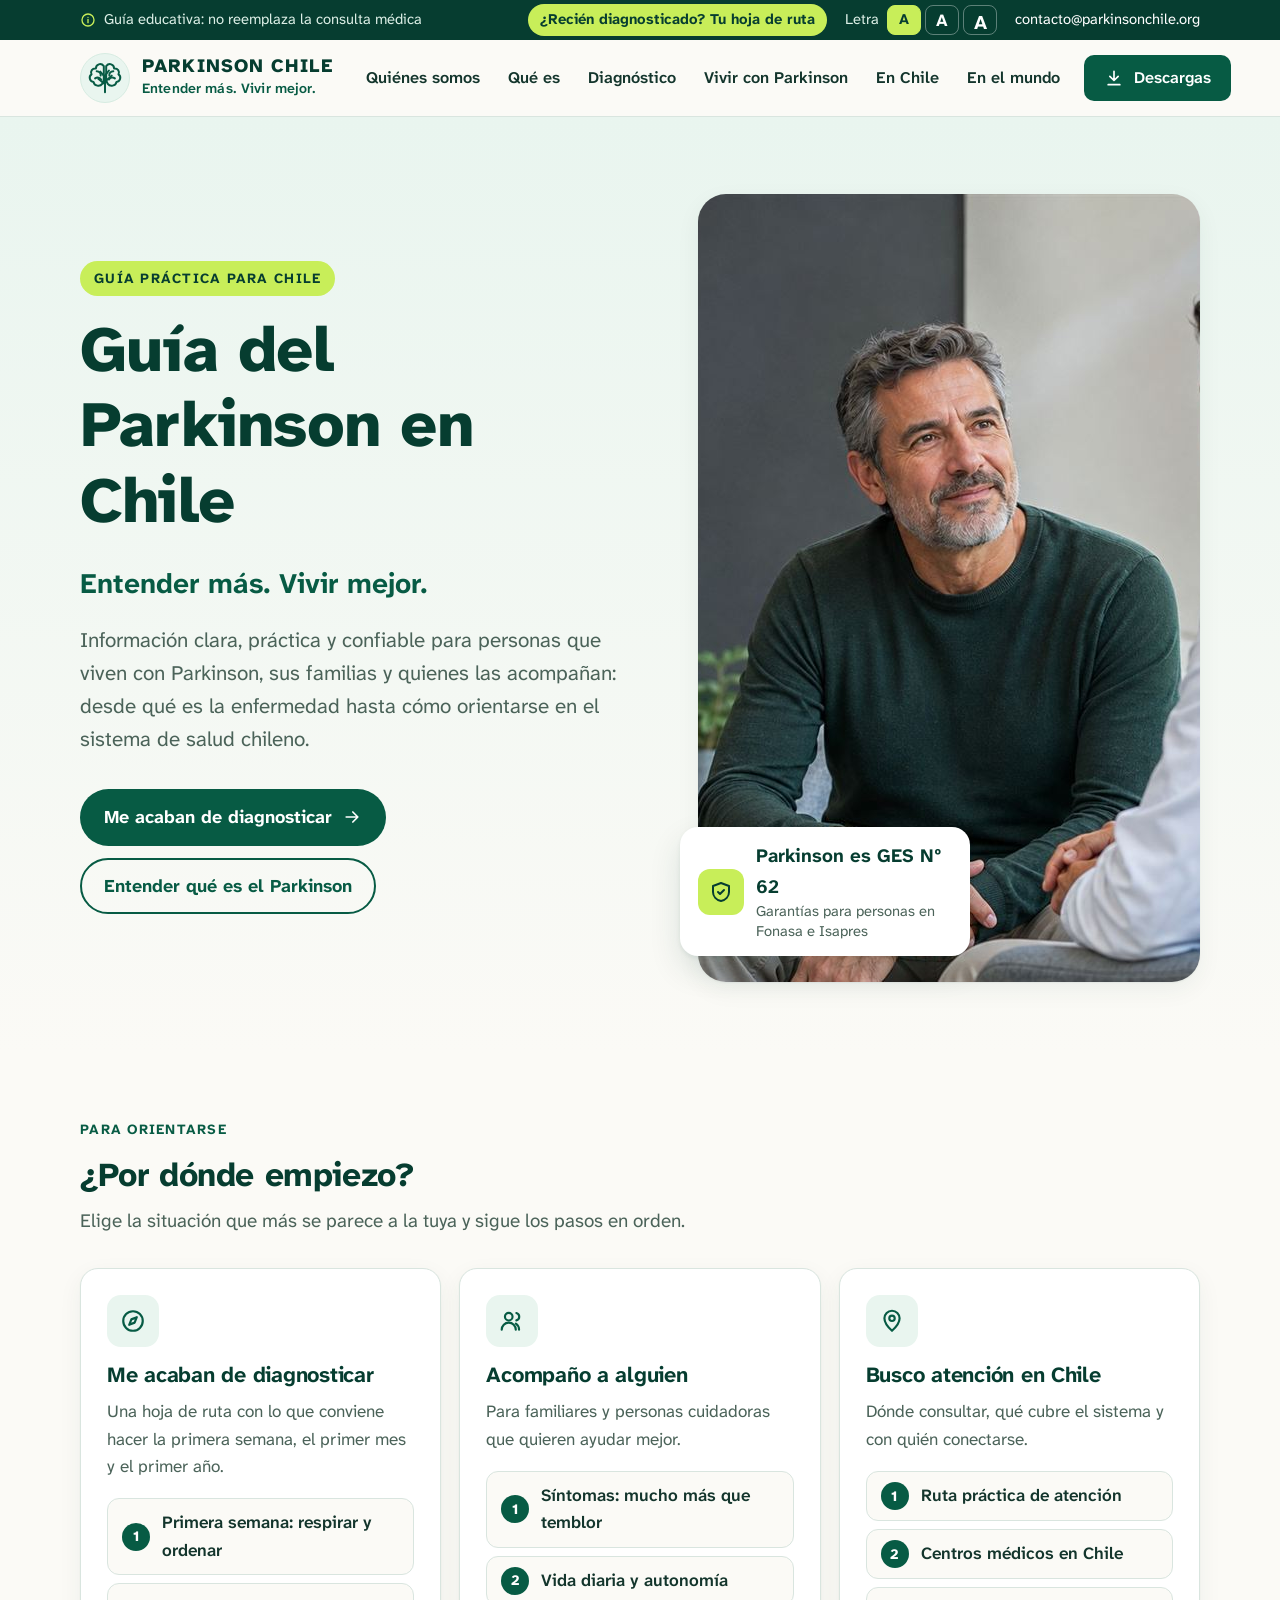
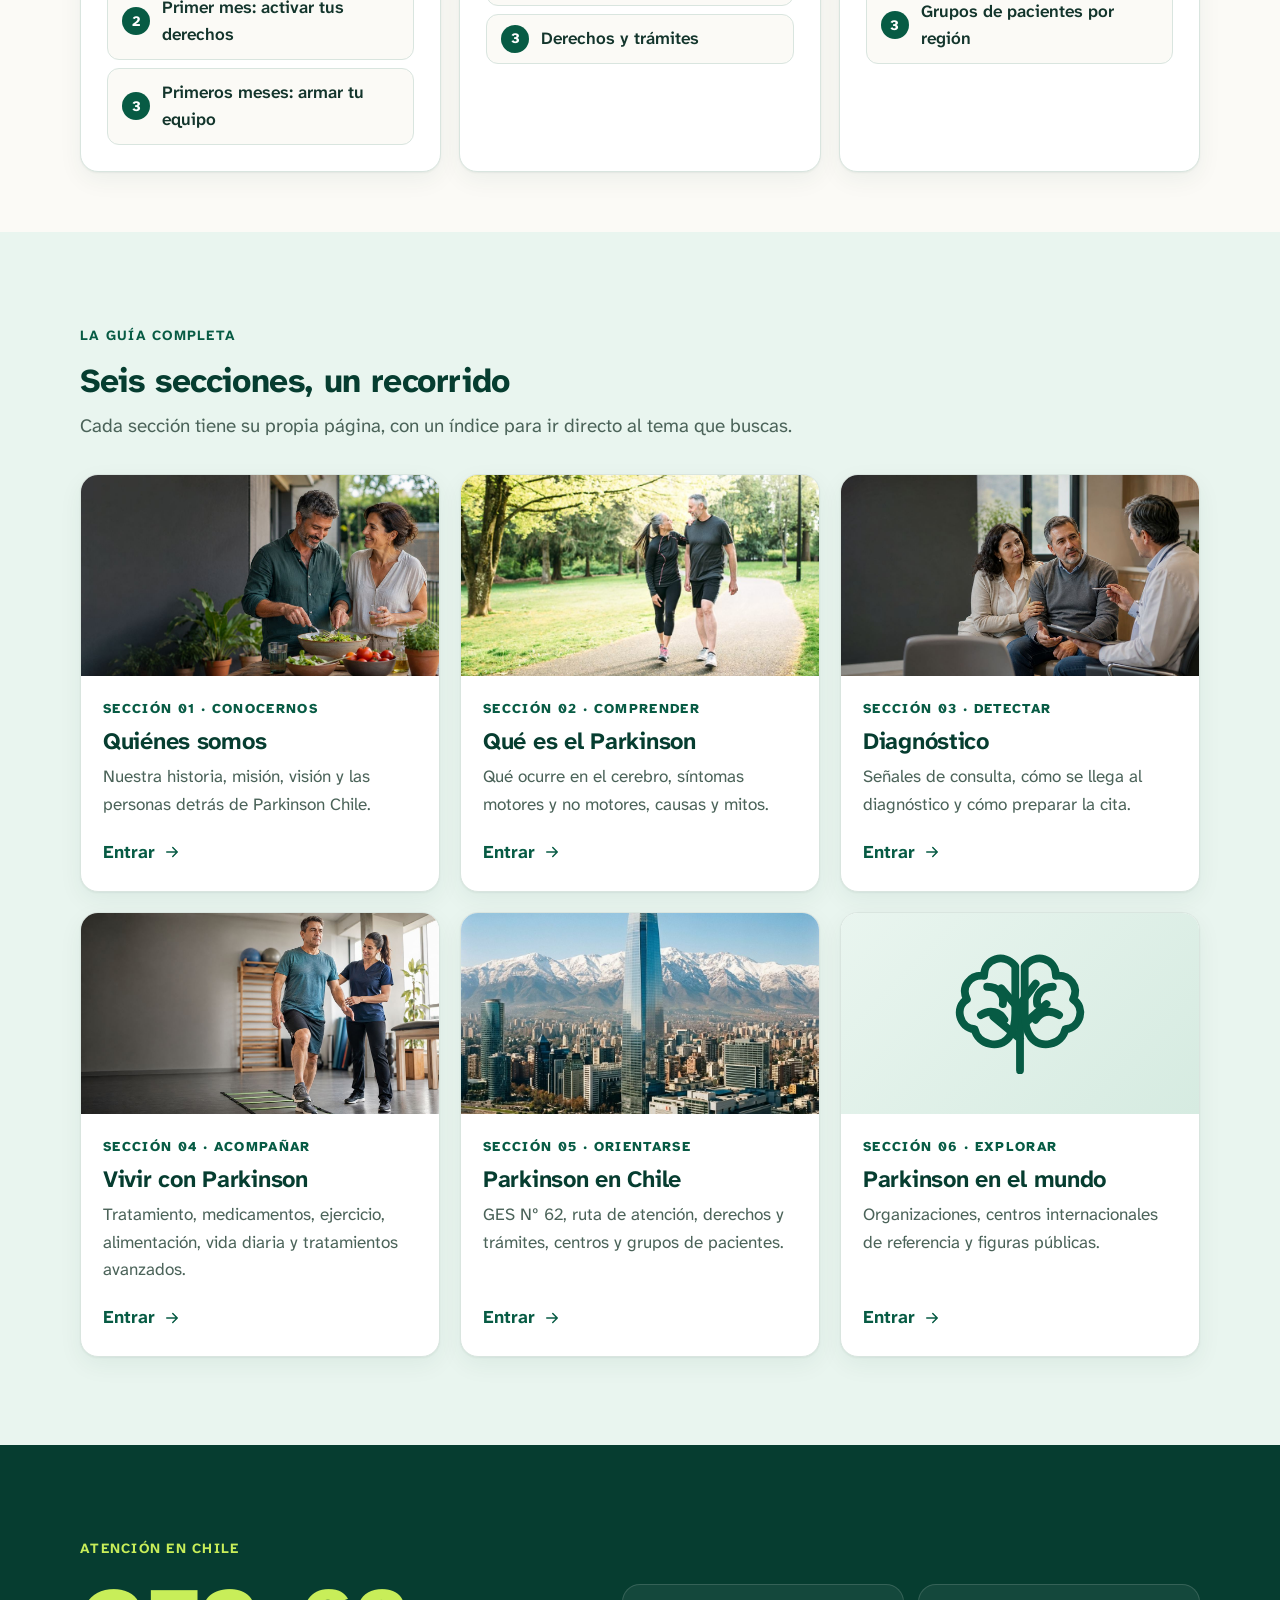
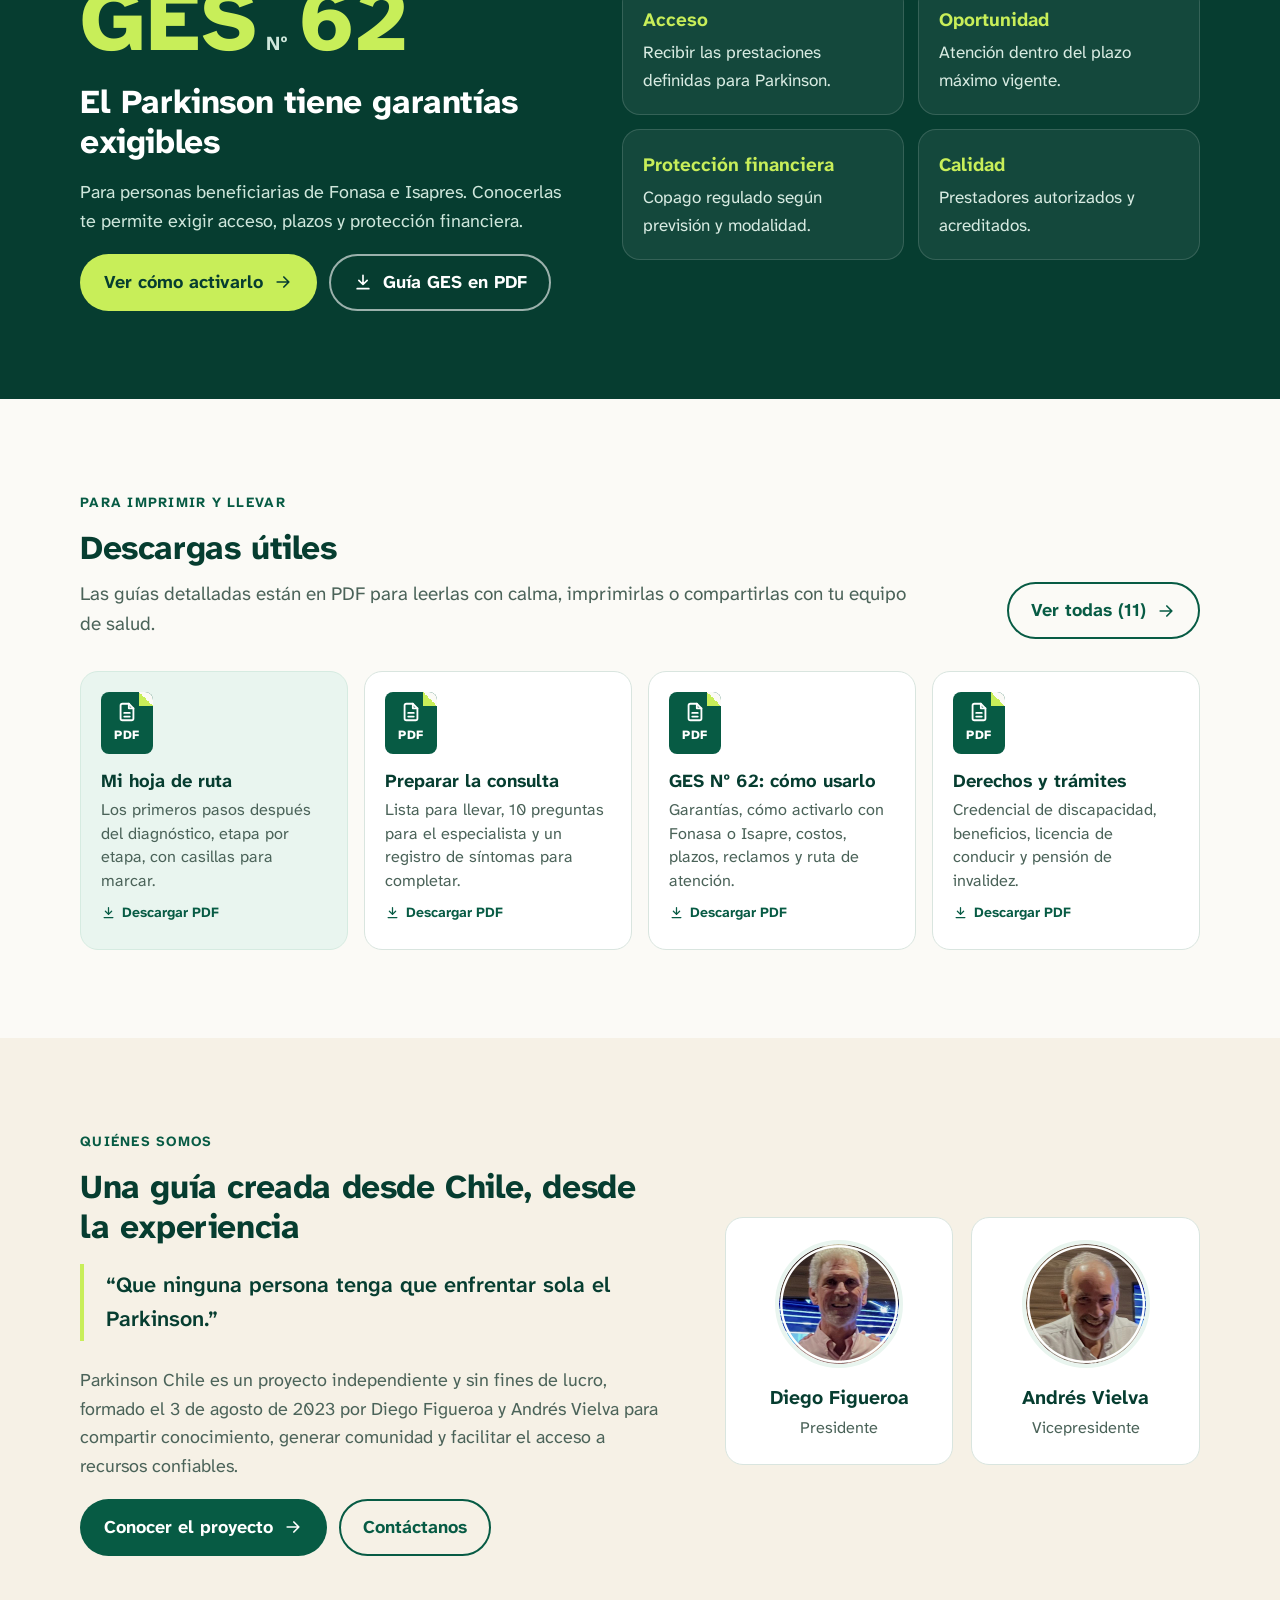
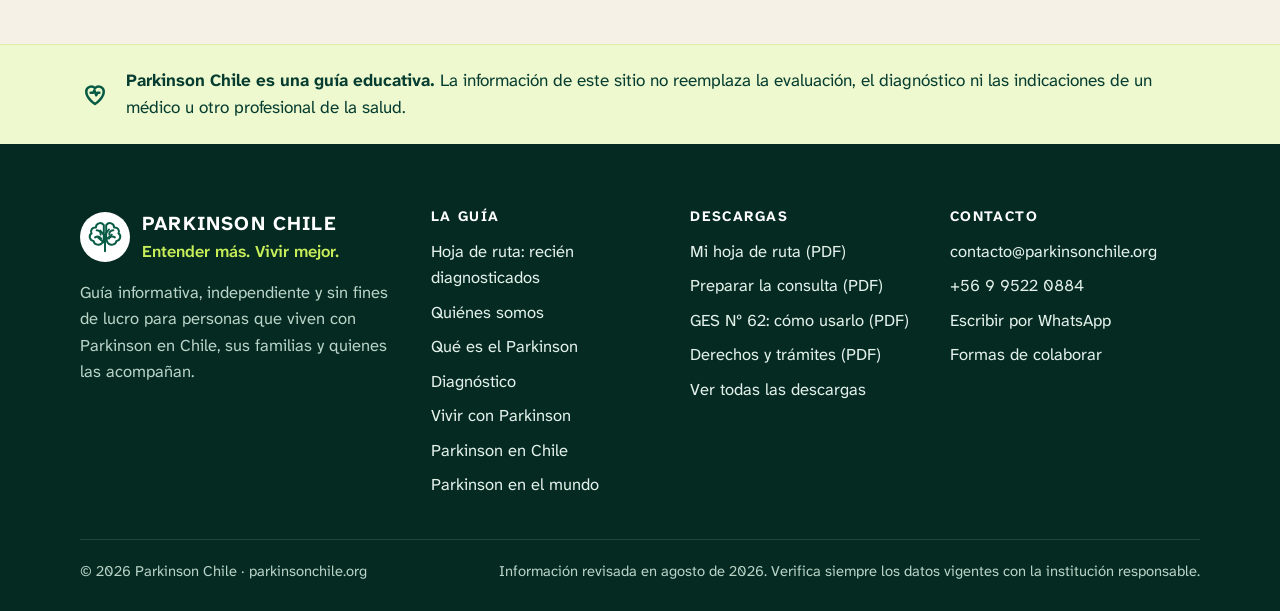
==== sitio-nuevo/index.html @ 7b6cb7f4 "Sitio nuevo de Parkinson Chile (prototipo) y publicación con GitHub Pages Co-Authored-By: Claude Opu" ====
<!doctype html>
<html lang="es-CL">
<head>
<meta charset="utf-8">
<meta name="viewport" content="width=device-width, initial-scale=1">
<title>Parkinson Chile — Guía del Parkinson en Chile</title>
<meta name="description" content="Guía clara, práctica y confiable sobre el Parkinson en Chile: qué es, diagnóstico, tratamiento, GES Nº 62, derechos, centros y recursos.">
<meta name="theme-color" content="#075b44">
<meta name="robots" content="noindex, nofollow">
<meta property="og:title" content="Parkinson Chile — Guía del Parkinson en Chile">
<meta property="og:description" content="Guía clara, práctica y confiable sobre el Parkinson en Chile: qué es, diagnóstico, tratamiento, GES Nº 62, derechos, centros y recursos.">
<meta property="og:type" content="website">
<meta property="og:locale" content="es_CL">
<link rel="icon" href="assets/img/brand-tree.svg" type="image/svg+xml">
<link rel="preconnect" href="https://fonts.googleapis.com">
<link rel="preconnect" href="https://fonts.gstatic.com" crossorigin>
<link href="https://fonts.googleapis.com/css2?family=Atkinson+Hyperlegible+Next:wght@400;600;700;800&display=swap" rel="stylesheet">
<link rel="stylesheet" href="css/site.css">
<script>try{var t=localStorage.getItem("pc-textsize");if(t)document.documentElement.classList.add(t)}catch(e){}</script>
</head>
<body>

<a class="skip-link" href="#contenido">Saltar al contenido</a>
<div class="utility">
  <div class="container">
    <p class="utility__note" style="margin:0"><svg viewBox="0 0 24 24" fill="none" stroke="currentColor" stroke-width="2" stroke-linecap="round" stroke-linejoin="round" aria-hidden="true" ><circle cx="12" cy="12" r="9"/><path d="M12 11v5M12 8h.01"/></svg><span>Guía educativa<span class="long">: no reemplaza la consulta médica</span></span></p>
    <div class="utility__tools">
      <a class="utility__cta" href="hoja-de-ruta.html">¿Recién diagnosticado? <span class="long">Tu hoja de ruta</span></a>
      <div class="textsize" role="group" aria-label="Tamaño de letra"><span>Letra</span>
        <button type="button" data-textsize="" aria-pressed="true" aria-label="Tamaño normal">A</button>
        <button type="button" data-textsize="text-lg" aria-pressed="false" aria-label="Letra más grande">A</button>
        <button type="button" data-textsize="text-xl" aria-pressed="false" aria-label="Letra muy grande">A</button>
      </div>
      <a href="mailto:contacto@parkinsonchile.org">contacto@parkinsonchile.org</a>
    </div>
  </div>
</div>
<header class="site-header">
  <div class="container">
    <a class="brand" href="index.html" aria-label="Parkinson Chile, ir al inicio">
      <span class="brand__mark"><img src="assets/img/brand-tree.svg" alt="" width="38" height="38"></span>
      <span class="brand__text"><strong>PARKINSON CHILE</strong><small>Entender más. Vivir mejor.</small></span>
    </a>
    <button class="menu-toggle" type="button" aria-expanded="false" aria-controls="menu-principal">
      <span class="ico-open"><svg viewBox="0 0 24 24" fill="none" stroke="currentColor" stroke-width="2" stroke-linecap="round" stroke-linejoin="round" aria-hidden="true" ><path d="M4 7h16M4 12h16M4 17h16"/></svg></span><span class="ico-close" style="display:none"><svg viewBox="0 0 24 24" fill="none" stroke="currentColor" stroke-width="2" stroke-linecap="round" stroke-linejoin="round" aria-hidden="true" ><path d="M6 6l12 12M18 6 6 18"/></svg></span><span class="label">Menú</span>
    </button>
    <nav class="main-nav" id="menu-principal" aria-label="Menú principal">
      <a href="quienes-somos.html">Quiénes somos</a><a href="que-es-el-parkinson.html">Qué es</a><a href="diagnostico.html">Diagnóstico</a><a href="vivir-con-parkinson.html">Vivir con Parkinson</a><a href="parkinson-en-chile.html">En Chile</a><a href="parkinson-en-el-mundo.html">En el mundo</a>
      <a class="btn btn--primary" href="descargas.html"><svg viewBox="0 0 24 24" fill="none" stroke="currentColor" stroke-width="2" stroke-linecap="round" stroke-linejoin="round" aria-hidden="true" ><path d="M12 4v11M7 10l5 5 5-5M5 20h14"/></svg>Descargas</a>
    </nav>
  </div>
</header>
<main id="contenido" tabindex="-1">

<section class="home-hero">
  <div class="container home-hero__grid">
    <div>
      <span class="eyebrow eyebrow--pill">Guía práctica para Chile</span>
      <h1>Guía del Parkinson en Chile</h1>
      <p class="motto">Entender más. Vivir mejor.</p>
      <p class="lead">Información clara, práctica y confiable para personas que viven con Parkinson, sus familias y quienes las acompañan: desde qué es la enfermedad hasta cómo orientarse en el sistema de salud chileno.</p>
      <div class="btn-row">
        <a class="btn btn--primary" href="hoja-de-ruta.html">Me acaban de diagnosticar<svg viewBox="0 0 24 24" fill="none" stroke="currentColor" stroke-width="2" stroke-linecap="round" stroke-linejoin="round" aria-hidden="true" ><path d="M5 12h14M13 6l6 6-6 6"/></svg></a>
        <a class="btn btn--ghost" href="que-es-el-parkinson.html">Entender qué es el Parkinson</a>
      </div>
    </div>
    <div class="home-hero__media">
      <img src="assets/img/tema-consulta.jpg" alt="Hombre de unos 55 años conversando con su médico en una consulta" width="1400" height="788">
      <div class="home-hero__badge"><span class="ico"><svg viewBox="0 0 24 24" fill="none" stroke="currentColor" stroke-width="2" stroke-linecap="round" stroke-linejoin="round" aria-hidden="true" ><path d="M12 3 4 6v6c0 4.5 3.4 8 8 9 4.6-1 8-4.5 8-9V6z"/><path d="m9 12 2 2 4-4"/></svg></span><span><strong>Parkinson es GES Nº 62</strong><small>Garantías para personas en Fonasa e Isapres</small></span></div>
    </div>
  </div>
</section>

<section class="section section--tight">
  <div class="container">
    <div class="section-head"><div><span class="eyebrow">Para orientarse</span><h2>¿Por dónde empiezo?</h2><p>Elige la situación que más se parece a la tuya y sigue los pasos en orden.</p></div></div>
    <div class="paths">
    <article class="path">
      <span class="path__icon"><svg viewBox="0 0 24 24" fill="none" stroke="currentColor" stroke-width="2" stroke-linecap="round" stroke-linejoin="round" aria-hidden="true" ><circle cx="12" cy="12" r="9"/><path d="m15.5 8.5-2 5-5 2 2-5z"/></svg></span>
      <h3>Me acaban de diagnosticar</h3>
      <p>Una hoja de ruta con lo que conviene hacer la primera semana, el primer mes y el primer año.</p>
      <ol><li><a href="hoja-de-ruta.html#semana">Primera semana: respirar y ordenar</a></li><li><a href="hoja-de-ruta.html#mes">Primer mes: activar tus derechos</a></li><li><a href="hoja-de-ruta.html#trimestre">Primeros meses: armar tu equipo</a></li></ol>
    </article>
    <article class="path">
      <span class="path__icon"><svg viewBox="0 0 24 24" fill="none" stroke="currentColor" stroke-width="2" stroke-linecap="round" stroke-linejoin="round" aria-hidden="true" ><circle cx="9" cy="8" r="3.5"/><path d="M2.5 20a6.5 6.5 0 0 1 13 0"/><path d="M16 4.6a3.5 3.5 0 0 1 0 6.8M18.5 20a6.5 6.5 0 0 0-3-5.5"/></svg></span>
      <h3>Acompaño a alguien</h3>
      <p>Para familiares y personas cuidadoras que quieren ayudar mejor.</p>
      <ol><li><a href="que-es-el-parkinson.html#sintomas">Síntomas: mucho más que temblor</a></li><li><a href="vivir-con-parkinson.html#vida-diaria">Vida diaria y autonomía</a></li><li><a href="parkinson-en-chile.html#derechos">Derechos y trámites</a></li></ol>
    </article>
    <article class="path">
      <span class="path__icon"><svg viewBox="0 0 24 24" fill="none" stroke="currentColor" stroke-width="2" stroke-linecap="round" stroke-linejoin="round" aria-hidden="true" ><path d="M12 21s-7-6.2-7-11.5a7 7 0 0 1 14 0C19 14.8 12 21 12 21z"/><circle cx="12" cy="9.5" r="2.5"/></svg></span>
      <h3>Busco atención en Chile</h3>
      <p>Dónde consultar, qué cubre el sistema y con quién conectarse.</p>
      <ol><li><a href="parkinson-en-chile.html#ruta">Ruta práctica de atención</a></li><li><a href="parkinson-en-chile.html#centros">Centros médicos en Chile</a></li><li><a href="parkinson-en-chile.html#grupos">Grupos de pacientes por región</a></li></ol>
    </article></div>
  </div>
</section>

<section class="section section--mint" id="temas">
  <div class="container">
    <div class="section-head"><div><span class="eyebrow">La guía completa</span><h2>Seis secciones, un recorrido</h2><p>Cada sección tiene su propia página, con un índice para ir directo al tema que buscas.</p></div></div>
    <div class="topics">
    <a class="topic" href="quienes-somos.html">
      <span class="topic__img"><img src="assets/img/tema-vida.jpg" alt="" width="640" height="360" loading="lazy"></span>
      <span class="topic__body">
        <span class="topic__num">Sección 01 · Conocernos</span>
        <h3>Quiénes somos</h3>
        <p>Nuestra historia, misión, visión y las personas detrás de Parkinson Chile.</p>
        <span class="topic__more">Entrar<svg viewBox="0 0 24 24" fill="none" stroke="currentColor" stroke-width="2" stroke-linecap="round" stroke-linejoin="round" aria-hidden="true" ><path d="M5 12h14M13 6l6 6-6 6"/></svg></span>
      </span>
    </a>
    <a class="topic" href="que-es-el-parkinson.html">
      <span class="topic__img"><img src="assets/img/pareja-parque.jpg" alt="" width="640" height="360" loading="lazy"></span>
      <span class="topic__body">
        <span class="topic__num">Sección 02 · Comprender</span>
        <h3>Qué es el Parkinson</h3>
        <p>Qué ocurre en el cerebro, síntomas motores y no motores, causas y mitos.</p>
        <span class="topic__more">Entrar<svg viewBox="0 0 24 24" fill="none" stroke="currentColor" stroke-width="2" stroke-linecap="round" stroke-linejoin="round" aria-hidden="true" ><path d="M5 12h14M13 6l6 6-6 6"/></svg></span>
      </span>
    </a>
    <a class="topic" href="diagnostico.html">
      <span class="topic__img"><img src="assets/img/lamina-14.jpg" alt="" width="640" height="360" loading="lazy"></span>
      <span class="topic__body">
        <span class="topic__num">Sección 03 · Detectar</span>
        <h3>Diagnóstico</h3>
        <p>Señales de consulta, cómo se llega al diagnóstico y cómo preparar la cita.</p>
        <span class="topic__more">Entrar<svg viewBox="0 0 24 24" fill="none" stroke="currentColor" stroke-width="2" stroke-linecap="round" stroke-linejoin="round" aria-hidden="true" ><path d="M5 12h14M13 6l6 6-6 6"/></svg></span>
      </span>
    </a>
    <a class="topic" href="vivir-con-parkinson.html">
      <span class="topic__img"><img src="assets/img/lamina-13.jpg" alt="" width="640" height="360" loading="lazy"></span>
      <span class="topic__body">
        <span class="topic__num">Sección 04 · Acompañar</span>
        <h3>Vivir con Parkinson</h3>
        <p>Tratamiento, medicamentos, ejercicio, alimentación, vida diaria y tratamientos avanzados.</p>
        <span class="topic__more">Entrar<svg viewBox="0 0 24 24" fill="none" stroke="currentColor" stroke-width="2" stroke-linecap="round" stroke-linejoin="round" aria-hidden="true" ><path d="M5 12h14M13 6l6 6-6 6"/></svg></span>
      </span>
    </a>
    <a class="topic" href="parkinson-en-chile.html">
      <span class="topic__img"><img src="assets/img/tema-chile.jpg" alt="" width="640" height="360" loading="lazy"></span>
      <span class="topic__body">
        <span class="topic__num">Sección 05 · Orientarse</span>
        <h3>Parkinson en Chile</h3>
        <p>GES Nº 62, ruta de atención, derechos y trámites, centros y grupos de pacientes.</p>
        <span class="topic__more">Entrar<svg viewBox="0 0 24 24" fill="none" stroke="currentColor" stroke-width="2" stroke-linecap="round" stroke-linejoin="round" aria-hidden="true" ><path d="M5 12h14M13 6l6 6-6 6"/></svg></span>
      </span>
    </a>
    <a class="topic" href="parkinson-en-el-mundo.html">
      <span class="topic__img topic__img--logo"><img src="assets/img/brand-tree.svg" alt=""></span>
      <span class="topic__body">
        <span class="topic__num">Sección 06 · Explorar</span>
        <h3>Parkinson en el mundo</h3>
        <p>Organizaciones, centros internacionales de referencia y figuras públicas.</p>
        <span class="topic__more">Entrar<svg viewBox="0 0 24 24" fill="none" stroke="currentColor" stroke-width="2" stroke-linecap="round" stroke-linejoin="round" aria-hidden="true" ><path d="M5 12h14M13 6l6 6-6 6"/></svg></span>
      </span>
    </a></div>
  </div>
</section>

<section class="section section--deep">
  <div class="container ges-band">
    <div>
      <span class="eyebrow" style="color:var(--lime)">Atención en Chile</span>
      <p class="ges-band__num">GES <small>Nº</small> 62</p>
      <h2>El Parkinson tiene garantías exigibles</h2>
      <p style="color:#cfe7dc">Para personas beneficiarias de Fonasa e Isapres. Conocerlas te permite exigir acceso, plazos y protección financiera.</p>
      <div class="btn-row mt">
        <a class="btn btn--lime" href="parkinson-en-chile.html#ges">Ver cómo activarlo<svg viewBox="0 0 24 24" fill="none" stroke="currentColor" stroke-width="2" stroke-linecap="round" stroke-linejoin="round" aria-hidden="true" ><path d="M5 12h14M13 6l6 6-6 6"/></svg></a>
        <a class="btn btn--ghost-light" href="descargas/ges-62.pdf" download><svg viewBox="0 0 24 24" fill="none" stroke="currentColor" stroke-width="2" stroke-linecap="round" stroke-linejoin="round" aria-hidden="true" ><path d="M12 4v11M7 10l5 5 5-5M5 20h14"/></svg>Guía GES en PDF</a>
      </div>
    </div>
    <div class="guarantees"><div class="guarantee"><strong>Acceso</strong><p>Recibir las prestaciones definidas para Parkinson.</p></div><div class="guarantee"><strong>Oportunidad</strong><p>Atención dentro del plazo máximo vigente.</p></div><div class="guarantee"><strong>Protección financiera</strong><p>Copago regulado según previsión y modalidad.</p></div><div class="guarantee"><strong>Calidad</strong><p>Prestadores autorizados y acreditados.</p></div></div>
  </div>
</section>

<section class="section">
  <div class="container">
    <div class="section-head">
      <div><span class="eyebrow">Para imprimir y llevar</span><h2>Descargas útiles</h2><p>Las guías detalladas están en PDF para leerlas con calma, imprimirlas o compartirlas con tu equipo de salud.</p></div>
      <a class="btn btn--ghost" href="descargas.html">Ver todas (11)<svg viewBox="0 0 24 24" fill="none" stroke="currentColor" stroke-width="2" stroke-linecap="round" stroke-linejoin="round" aria-hidden="true" ><path d="M5 12h14M13 6l6 6-6 6"/></svg></a>
    </div>
    <div class="downloads downloads--4"><a class="dl dl--feature" href="descargas/hoja-de-ruta.pdf" download>
    <span class="dl__icon"><svg viewBox="0 0 24 24" fill="none" stroke="currentColor" stroke-width="2" stroke-linecap="round" stroke-linejoin="round" aria-hidden="true" ><path d="M14 3H7a2 2 0 0 0-2 2v14a2 2 0 0 0 2 2h10a2 2 0 0 0 2-2V8z"/><path d="M14 3v5h5M9 13h6M9 17h6"/></svg>PDF</span>
    <span><strong>Mi hoja de ruta</strong><p>Los primeros pasos después del diagnóstico, etapa por etapa, con casillas para marcar.</p><span class="meta"><svg viewBox="0 0 24 24" fill="none" stroke="currentColor" stroke-width="2" stroke-linecap="round" stroke-linejoin="round" aria-hidden="true" ><path d="M12 4v11M7 10l5 5 5-5M5 20h14"/></svg>Descargar PDF</span></span>
  </a><a class="dl " href="descargas/preparar-la-consulta.pdf" download>
    <span class="dl__icon"><svg viewBox="0 0 24 24" fill="none" stroke="currentColor" stroke-width="2" stroke-linecap="round" stroke-linejoin="round" aria-hidden="true" ><path d="M14 3H7a2 2 0 0 0-2 2v14a2 2 0 0 0 2 2h10a2 2 0 0 0 2-2V8z"/><path d="M14 3v5h5M9 13h6M9 17h6"/></svg>PDF</span>
    <span><strong>Preparar la consulta</strong><p>Lista para llevar, 10 preguntas para el especialista y un registro de síntomas para completar.</p><span class="meta"><svg viewBox="0 0 24 24" fill="none" stroke="currentColor" stroke-width="2" stroke-linecap="round" stroke-linejoin="round" aria-hidden="true" ><path d="M12 4v11M7 10l5 5 5-5M5 20h14"/></svg>Descargar PDF</span></span>
  </a><a class="dl " href="descargas/ges-62.pdf" download>
    <span class="dl__icon"><svg viewBox="0 0 24 24" fill="none" stroke="currentColor" stroke-width="2" stroke-linecap="round" stroke-linejoin="round" aria-hidden="true" ><path d="M14 3H7a2 2 0 0 0-2 2v14a2 2 0 0 0 2 2h10a2 2 0 0 0 2-2V8z"/><path d="M14 3v5h5M9 13h6M9 17h6"/></svg>PDF</span>
    <span><strong>GES Nº 62: cómo usarlo</strong><p>Garantías, cómo activarlo con Fonasa o Isapre, costos, plazos, reclamos y ruta de atención.</p><span class="meta"><svg viewBox="0 0 24 24" fill="none" stroke="currentColor" stroke-width="2" stroke-linecap="round" stroke-linejoin="round" aria-hidden="true" ><path d="M12 4v11M7 10l5 5 5-5M5 20h14"/></svg>Descargar PDF</span></span>
  </a><a class="dl " href="descargas/derechos-y-tramites.pdf" download>
    <span class="dl__icon"><svg viewBox="0 0 24 24" fill="none" stroke="currentColor" stroke-width="2" stroke-linecap="round" stroke-linejoin="round" aria-hidden="true" ><path d="M14 3H7a2 2 0 0 0-2 2v14a2 2 0 0 0 2 2h10a2 2 0 0 0 2-2V8z"/><path d="M14 3v5h5M9 13h6M9 17h6"/></svg>PDF</span>
    <span><strong>Derechos y trámites</strong><p>Credencial de discapacidad, beneficios, licencia de conducir y pensión de invalidez.</p><span class="meta"><svg viewBox="0 0 24 24" fill="none" stroke="currentColor" stroke-width="2" stroke-linecap="round" stroke-linejoin="round" aria-hidden="true" ><path d="M12 4v11M7 10l5 5 5-5M5 20h14"/></svg>Descargar PDF</span></span>
  </a></div>
  </div>
</section>

<section class="section section--sand">
  <div class="container about-teaser">
    <div>
      <span class="eyebrow">Quiénes somos</span>
      <h2>Una guía creada desde Chile, desde la experiencia</h2>
      <blockquote class="quote">“Que ninguna persona tenga que enfrentar sola el Parkinson.”</blockquote>
      <p class="muted">Parkinson Chile es un proyecto independiente y sin fines de lucro, formado el 3 de agosto de 2023 por Diego Figueroa y Andrés Vielva para compartir conocimiento, generar comunidad y facilitar el acceso a recursos confiables.</p>
      <div class="btn-row mt"><a class="btn btn--primary" href="quienes-somos.html">Conocer el proyecto<svg viewBox="0 0 24 24" fill="none" stroke="currentColor" stroke-width="2" stroke-linecap="round" stroke-linejoin="round" aria-hidden="true" ><path d="M5 12h14M13 6l6 6-6 6"/></svg></a><a class="btn btn--ghost" href="quienes-somos.html#contacto">Contáctanos</a></div>
    </div>
    <div class="founders">
      <div class="founder"><img src="assets/img/diego-figueroa.jpg" alt="Diego Figueroa" width="128" height="128" loading="lazy"><strong>Diego Figueroa</strong><span>Presidente</span></div>
      <div class="founder"><img src="assets/img/andres-vielva.jpg" alt="Andrés Vielva" width="128" height="128" loading="lazy"><strong>Andrés Vielva</strong><span>Vicepresidente</span></div>
    </div>
  </div>
</section>
</main>

<aside class="disclaimer" aria-label="Aviso importante">
  <div class="container"><svg viewBox="0 0 24 24" fill="none" stroke="currentColor" stroke-width="2" stroke-linecap="round" stroke-linejoin="round" aria-hidden="true" ><path d="M12 20s-7-4.4-7-10a4 4 0 0 1 7-2.6A4 4 0 0 1 19 10c0 5.6-7 10-7 10z"/><path d="M8.5 11h2l1-2 1.5 4 1-2h1.5"/></svg><p><strong>Parkinson Chile es una guía educativa.</strong> La información de este sitio no reemplaza la evaluación, el diagnóstico ni las indicaciones de un médico u otro profesional de la salud.</p></div>
</aside>
<footer class="site-footer">
  <div class="container">
    <div class="footer-grid">
      <div>
        <div class="footer-brand"><span class="brand__mark"><img src="assets/img/brand-tree.svg" alt="" width="38" height="38"></span><div><strong>PARKINSON CHILE</strong><span>Entender más. Vivir mejor.</span></div></div>
        <p>Guía informativa, independiente y sin fines de lucro para personas que viven con Parkinson en Chile, sus familias y quienes las acompañan.</p>
      </div>
      <div><h3>La guía</h3><ul><li><a href="hoja-de-ruta.html">Hoja de ruta: recién diagnosticados</a></li><li><a href="quienes-somos.html">Quiénes somos</a></li><li><a href="que-es-el-parkinson.html">Qué es el Parkinson</a></li><li><a href="diagnostico.html">Diagnóstico</a></li><li><a href="vivir-con-parkinson.html">Vivir con Parkinson</a></li><li><a href="parkinson-en-chile.html">Parkinson en Chile</a></li><li><a href="parkinson-en-el-mundo.html">Parkinson en el mundo</a></li></ul></div>
      <div><h3>Descargas</h3><ul><li><a href="descargas/hoja-de-ruta.pdf" download>Mi hoja de ruta (PDF)</a></li><li><a href="descargas/preparar-la-consulta.pdf" download>Preparar la consulta (PDF)</a></li><li><a href="descargas/ges-62.pdf" download>GES Nº 62: cómo usarlo (PDF)</a></li><li><a href="descargas/derechos-y-tramites.pdf" download>Derechos y trámites (PDF)</a></li><li><a href="descargas.html">Ver todas las descargas</a></li></ul></div>
      <div><h3>Contacto</h3><ul>
        <li><a href="mailto:contacto@parkinsonchile.org">contacto@parkinsonchile.org</a></li>
        <li><a href="tel:+56995220884">+56 9 9522 0884</a></li>
        <li><a href="https://wa.me/56995220884" target="_blank" rel="noopener">Escribir por WhatsApp</a></li>
        <li><a href="quienes-somos.html#contacto">Formas de colaborar</a></li>
      </ul></div>
    </div>
    <div class="footer-bottom">
      <span>© 2026 Parkinson Chile · parkinsonchile.org</span>
      <span>Información revisada en agosto de 2026. Verifica siempre los datos vigentes con la institución responsable.</span>
    </div>
  </div>
</footer>
<a class="back-top" href="#contenido" aria-label="Volver arriba"><svg viewBox="0 0 24 24" fill="none" stroke="currentColor" stroke-width="2" stroke-linecap="round" stroke-linejoin="round" aria-hidden="true" ><path d="M12 19V5M6 11l6-6 6 6"/></svg></a>
<script src="js/site.js" defer></script>
</body>
</html>
---- sitio-nuevo/css/site.css ----
/* =========================================================
   Parkinson Chile — hoja de estilos del sitio
   Identidad: documento maestro de traspaso (sección 5)
   ========================================================= */

:root {
  --forest: #075b44;
  --deep: #063d30;
  --deeper: #042a21;
  --mint: #e9f5ef;
  --mint-2: #d6ebe1;
  --lime: #c8ee59;
  --lime-soft: #eef9cf;
  --sand: #f6f1e6;
  --paper: #fbfaf6;
  --white: #ffffff;
  --ink: #13352c;
  --muted: #4b6359;
  --line: #d9e5df;
  --warn: #8a4b0f;

  --radius-s: 12px;
  --radius: 18px;
  --radius-l: 28px;
  --shadow: 0 1px 2px rgba(6, 61, 48, .06), 0 8px 24px rgba(6, 61, 48, .06);
  --shadow-hover: 0 2px 4px rgba(6, 61, 48, .08), 0 14px 32px rgba(6, 61, 48, .12);

  --container: 1200px;
  --gutter: clamp(16px, 4vw, 40px);
  --header-h: 76px;

  --font: "Atkinson Hyperlegible Next", "Atkinson Hyperlegible", system-ui, -apple-system, "Segoe UI", Roboto, Arial, sans-serif;
  --base: 18px;
}

html.text-lg { --base: 20px; }
html.text-xl { --base: 22px; }

*, *::before, *::after { box-sizing: border-box; }
html { font-size: var(--base); scroll-behavior: smooth; scroll-padding-top: calc(var(--header-h) + 20px); -webkit-text-size-adjust: 100%; }
body { margin: 0; background: var(--paper); color: var(--ink); font-family: var(--font); line-height: 1.6; overflow-x: hidden; }
img { max-width: 100%; display: block; }
a { color: var(--forest); text-underline-offset: 3px; }
a:hover { color: var(--deep); }
h1, h2, h3, h4 { line-height: 1.18; margin: 0 0 .5em; letter-spacing: -.012em; color: var(--deep); }
h1 { font-size: clamp(2rem, 4.2vw, 3.15rem); font-weight: 800; }
h2 { font-size: clamp(1.55rem, 2.6vw, 2.1rem); font-weight: 750; }
h3 { font-size: 1.2rem; font-weight: 700; }
h4 { font-size: 1.02rem; font-weight: 700; }
p { margin: 0 0 1em; }
p, li, td { hyphens: auto; -webkit-hyphens: auto; overflow-wrap: break-word; }
ul, ol { margin: 0 0 1em; padding-left: 1.2em; }
li + li { margin-top: .35em; }
strong { font-weight: 700; }
:focus-visible { outline: 3px solid var(--forest); outline-offset: 3px; border-radius: 6px; }
.sr-only { position: absolute; width: 1px; height: 1px; padding: 0; margin: -1px; overflow: hidden; clip: rect(0 0 0 0); white-space: nowrap; border: 0; }
.skip-link { position: absolute; left: 12px; top: -60px; z-index: 100; background: var(--deep); color: #fff; padding: 12px 18px; border-radius: 10px; font-weight: 700; }
.skip-link:focus { top: 12px; color: #fff; }

.container { width: 100%; max-width: var(--container); margin: 0 auto; padding: 0 var(--gutter); }
.eyebrow { display: inline-flex; align-items: center; gap: 8px; font-size: .78rem; font-weight: 700; letter-spacing: .09em; text-transform: uppercase; color: var(--forest); margin-bottom: .9rem; }
.eyebrow--pill { background: var(--lime); color: var(--deep); padding: 6px 14px; border-radius: 999px; }
.lead { font-size: 1.15rem; color: var(--muted); max-width: 46em; }
.muted { color: var(--muted); }
.small { font-size: .88rem; }

/* ---------- Botones ---------- */
.btn { display: inline-flex; align-items: center; justify-content: center; gap: 10px; min-height: 52px; padding: 12px 22px; border-radius: 999px; font: inherit; font-weight: 700; font-size: 1rem; text-decoration: none; border: 2px solid transparent; cursor: pointer; transition: background .15s, color .15s, border-color .15s, transform .15s; }
.btn svg { width: 20px; height: 20px; flex: none; }
.btn--primary { background: var(--forest); color: #fff; }
.btn--primary:hover { background: var(--deep); color: #fff; }
.btn--lime { background: var(--lime); color: var(--deep); }
.btn--lime:hover { background: #b9e23f; color: var(--deep); }
.btn--ghost { background: transparent; color: var(--forest); border-color: var(--forest); }
.btn--ghost:hover { background: var(--mint); }
.btn--ghost-light { background: transparent; color: #fff; border-color: rgba(255,255,255,.6); }
.btn--ghost-light:hover { background: rgba(255,255,255,.1); color: #fff; }
.btn-row { display: flex; flex-wrap: wrap; gap: 12px; }

/* ---------- Barra superior ---------- */
.utility { background: var(--deep); color: #dcefe6; font-size: .82rem; }
.utility .container { display: flex; align-items: center; justify-content: space-between; gap: 16px; min-height: 40px; }
.utility a { color: #fff; text-decoration: none; }
.utility a:hover { text-decoration: underline; color: #fff; }
.utility__note { display: flex; align-items: center; gap: 8px; }
.utility__note svg { width: 16px; height: 16px; color: var(--lime); flex: none; }
.utility__tools { display: flex; align-items: center; gap: 18px; }
.textsize { display: inline-flex; align-items: center; gap: 4px; }
.textsize span { margin-right: 4px; }
.textsize button { min-width: 34px; height: 30px; border-radius: 8px; border: 1px solid rgba(255,255,255,.35); background: transparent; color: #fff; font: inherit; font-weight: 700; cursor: pointer; }
.textsize button[aria-pressed="true"] { background: var(--lime); color: var(--deep); border-color: var(--lime); }
.textsize button:nth-of-type(2) { font-size: .95rem; }
.textsize button:nth-of-type(3) { font-size: 1.08rem; }

/* ---------- Encabezado ---------- */
.site-header { position: sticky; top: 0; z-index: 50; background: rgba(251,250,246,.94); backdrop-filter: saturate(1.4) blur(14px); border-bottom: 1px solid var(--line); }
.site-header .container { display: flex; align-items: center; justify-content: space-between; gap: 20px; height: var(--header-h); }
.brand { display: flex; align-items: center; gap: 12px; text-decoration: none; color: var(--deep); flex: none; }
.brand__mark { width: 50px; height: 50px; border-radius: 50%; background: var(--mint); display: grid; place-items: center; border: 1px solid var(--mint-2); }
.brand__mark img { width: 38px; height: 38px; }
.brand__text strong { display: block; font-size: 1.05rem; letter-spacing: .06em; font-weight: 800; line-height: 1.1; }
.brand__text small { display: block; font-size: .78rem; color: var(--forest); font-weight: 600; letter-spacing: .01em; }
.main-nav { display: flex; align-items: center; gap: 4px; }
.main-nav a { display: inline-flex; align-items: center; min-height: 44px; padding: 8px 12px; border-radius: 10px; text-decoration: none; color: var(--ink); font-weight: 600; font-size: .9rem; white-space: nowrap; }
.main-nav a:hover { background: var(--mint); color: var(--deep); }
.main-nav a[aria-current="page"] { color: var(--deep); background: var(--mint); box-shadow: inset 0 -3px 0 var(--forest); }
.main-nav .btn { min-height: 44px; padding: 8px 18px; font-size: .9rem; margin-left: 8px; color: #fff; }
.main-nav .btn:hover { color: #fff; background: var(--deep); }
.main-nav .btn[aria-current="page"] { box-shadow: none; background: var(--deep); color: #fff; }
.menu-toggle { display: none; align-items: center; gap: 8px; min-height: 48px; padding: 8px 16px; border-radius: 999px; border: 2px solid var(--forest); background: #fff; color: var(--forest); font: inherit; font-weight: 700; cursor: pointer; }
.menu-toggle svg { width: 22px; height: 22px; }

@media (max-width: 1120px) {
  .menu-toggle { display: inline-flex; }
  .main-nav { position: fixed; inset: calc(var(--header-h) + 40px) 0 0 0; background: var(--paper); flex-direction: column; align-items: stretch; gap: 4px; padding: 20px var(--gutter) 40px; overflow-y: auto; transform: translateX(100%); visibility: hidden; transition: transform .25s ease, visibility .25s; border-top: 1px solid var(--line); }
  .main-nav.is-open { transform: none; visibility: visible; }
  .main-nav a { font-size: 1.1rem; min-height: 58px; padding: 12px 16px; border-bottom: 1px solid var(--line); border-radius: 0; }
  .main-nav a[aria-current="page"] { box-shadow: inset 4px 0 0 var(--forest); }
  .main-nav .btn { margin: 16px 0 0; border-radius: 999px; border-bottom: 0; justify-content: center; }
  body.menu-open { overflow: hidden; }
}
@media (max-width: 640px) {
  .utility__note span.long { display: none; }
  .utility__tools > a:not(.utility__cta) { display: none; }
  .utility__cta .long { display: none; }
  .textsize span { display: none; }
  .brand__text small { display: none; }
  .brand__mark { width: 44px; height: 44px; }
  .brand__mark img { width: 32px; height: 32px; }
  .menu-toggle .label { display: none; }
  .menu-toggle { padding: 8px 12px; }
}

/* ---------- Portada ---------- */
.home-hero { background: linear-gradient(180deg, var(--mint) 0%, var(--paper) 100%); padding: clamp(36px, 6vw, 80px) 0 clamp(40px, 6vw, 72px); }
.home-hero__grid { display: grid; grid-template-columns: 1.05fr .95fr; gap: clamp(28px, 5vw, 64px); align-items: center; }
.home-hero h1 { font-size: clamp(2.3rem, 5vw, 3.7rem); margin-bottom: .35em; }
.home-hero .motto { font-size: clamp(1.25rem, 2.2vw, 1.6rem); color: var(--forest); font-weight: 700; margin-bottom: 1rem; }
.home-hero .lead { margin-bottom: 1.8rem; }
.home-hero__media { position: relative; }
.home-hero__media img { width: 100%; aspect-ratio: 5 / 4; object-fit: cover; object-position: 62% center; border-radius: var(--radius-l); box-shadow: var(--shadow); }
.home-hero__badge { position: absolute; left: -18px; bottom: 26px; background: #fff; border-radius: var(--radius); padding: 14px 18px; box-shadow: var(--shadow-hover); display: flex; align-items: center; gap: 12px; max-width: 290px; }
.home-hero__badge strong { display: block; color: var(--deep); font-size: 1.05rem; }
.home-hero__badge small { color: var(--muted); font-size: .82rem; line-height: 1.35; display: block; }
.home-hero__badge .ico { width: 46px; height: 46px; border-radius: 12px; background: var(--lime); display: grid; place-items: center; flex: none; color: var(--deep); }
.home-hero__badge .ico svg { width: 24px; height: 24px; }
@media (max-width: 900px) {
  .home-hero__grid { grid-template-columns: 1fr; }
  .home-hero__media { order: -1; }
  .home-hero__badge { left: 12px; bottom: 12px; }
}

.section { padding: clamp(48px, 7vw, 88px) 0; }
.section--tight { padding: clamp(36px, 5vw, 60px) 0; }
.section--mint { background: var(--mint); }
.section--sand { background: var(--sand); }
.section--deep { background: var(--deep); color: #e4f2eb; }
.section--deep h2, .section--deep h3 { color: #fff; }
.section-head { display: flex; justify-content: space-between; align-items: flex-end; gap: 24px; margin-bottom: 32px; flex-wrap: wrap; }
.section-head > div { max-width: 46em; }
.section-head h2 { margin-bottom: .3em; }
.section-head p { margin: 0; color: var(--muted); font-size: 1.05rem; }
.section--deep .section-head p { color: #bcd8cb; }

/* Rutas "¿Por dónde empiezo?" */
.paths { display: grid; grid-template-columns: repeat(3, 1fr); gap: 18px; }
.path { background: #fff; border: 1px solid var(--line); border-radius: var(--radius); padding: 26px; display: flex; flex-direction: column; gap: 10px; box-shadow: var(--shadow); }
.path__icon { width: 52px; height: 52px; border-radius: 14px; background: var(--mint); color: var(--forest); display: grid; place-items: center; }
.path__icon svg { width: 26px; height: 26px; }
.path h3 { margin: 6px 0 0; }
.path p { color: var(--muted); margin: 0; font-size: .95rem; }
.path ol { list-style: none; padding: 0; margin: 8px 0 0; display: grid; gap: 8px; counter-reset: step; }
.path li { margin: 0; }
.path li a { counter-increment: step; display: flex; align-items: center; gap: 12px; min-height: 50px; padding: 10px 14px; border-radius: 12px; background: var(--paper); border: 1px solid var(--line); text-decoration: none; color: var(--ink); font-weight: 600; font-size: .95rem; }
.path li a::before { content: counter(step); width: 28px; height: 28px; flex: none; border-radius: 50%; background: var(--forest); color: #fff; display: grid; place-items: center; font-size: .8rem; font-weight: 800; }
.path li a:hover { border-color: var(--forest); background: var(--mint); }
@media (max-width: 960px) { .paths { grid-template-columns: 1fr; } }

/* Tarjetas de sección (6 temas) */
.topics { display: grid; grid-template-columns: repeat(3, 1fr); gap: 20px; }
.topic { position: relative; display: flex; flex-direction: column; background: #fff; border: 1px solid var(--line); border-radius: var(--radius); overflow: hidden; text-decoration: none; color: var(--ink); box-shadow: var(--shadow); transition: transform .18s, box-shadow .18s; }
.topic:hover { transform: translateY(-3px); box-shadow: var(--shadow-hover); color: var(--ink); }
.topic__img { aspect-ratio: 16 / 9; overflow: hidden; background: var(--mint); }
.topic__img img { width: 100%; height: 100%; object-fit: cover; }
.topic__img--logo { display: grid; place-items: center; background: linear-gradient(135deg, var(--mint), var(--mint-2)); }
.topic__img--logo img { width: 42%; height: auto; object-fit: contain; }
.topic__body { padding: 22px 22px 24px; display: flex; flex-direction: column; gap: 8px; flex: 1; }
.topic__num { font-size: .75rem; font-weight: 800; letter-spacing: .1em; color: var(--forest); text-transform: uppercase; }
.topic h3 { font-size: 1.3rem; margin: 0; }
.topic p { color: var(--muted); font-size: .95rem; margin: 0; }
.topic__more { margin-top: auto; padding-top: 12px; display: inline-flex; align-items: center; gap: 8px; font-weight: 700; color: var(--forest); }
.topic__more svg { width: 18px; height: 18px; transition: transform .15s; }
.topic:hover .topic__more svg { transform: translateX(4px); }
@media (max-width: 960px) { .topics { grid-template-columns: repeat(2, 1fr); } }
@media (max-width: 620px) { .topics { grid-template-columns: 1fr; } }

/* Banda GES */
.ges-band { display: grid; grid-template-columns: 1fr 1.2fr; gap: clamp(28px, 5vw, 60px); align-items: center; }
.ges-band__num { display: inline-flex; align-items: baseline; gap: 10px; color: var(--lime); font-weight: 800; font-size: clamp(3rem, 7vw, 5rem); line-height: 1; margin-bottom: .2em; }
.ges-band__num small { font-size: 1.1rem; color: #cfe7dc; font-weight: 700; }
.guarantees { display: grid; grid-template-columns: repeat(2, 1fr); gap: 14px; }
.guarantee { background: rgba(255,255,255,.06); border: 1px solid rgba(255,255,255,.14); border-radius: var(--radius); padding: 20px; }
.guarantee strong { display: block; color: var(--lime); font-size: 1.05rem; margin-bottom: 4px; }
.guarantee p { margin: 0; color: #d8ebe2; font-size: .95rem; }
@media (max-width: 860px) { .ges-band { grid-template-columns: 1fr; } }
@media (max-width: 480px) { .guarantees { grid-template-columns: 1fr; } }

/* Quiénes somos (portada) */
.about-teaser { display: grid; grid-template-columns: 1.1fr .9fr; gap: clamp(28px, 5vw, 64px); align-items: center; }
.founders { display: grid; grid-template-columns: repeat(2, 1fr); gap: 18px; }
.founder { background: #fff; border: 1px solid var(--line); border-radius: var(--radius); padding: 22px; text-align: center; }
.founder img { width: 128px; height: 128px; border-radius: 50%; object-fit: cover; margin: 0 auto 14px; border: 4px solid var(--mint); }
.founder strong { display: block; color: var(--deep); font-size: 1.08rem; }
.founder span { color: var(--muted); font-size: .9rem; }
blockquote.quote { margin: 0 0 1.4rem; padding: 4px 0 4px 22px; border-left: 4px solid var(--lime); font-size: 1.2rem; color: var(--deep); font-weight: 600; }
@media (max-width: 860px) { .about-teaser { grid-template-columns: 1fr; } }

/* ---------- Páginas internas ---------- */
.page-hero { background: var(--mint); padding: clamp(28px, 4vw, 48px) 0 clamp(36px, 5vw, 56px); border-bottom: 1px solid var(--mint-2); }
.breadcrumb { display: flex; flex-wrap: wrap; gap: 6px; list-style: none; padding: 0; margin: 0 0 22px; font-size: .85rem; font-weight: 600; }
.breadcrumb li { margin: 0; display: flex; align-items: center; gap: 6px; color: var(--muted); }
.breadcrumb li + li::before { content: "/"; color: #9bb3a9; }
.breadcrumb a { color: var(--forest); text-decoration: none; }
.breadcrumb a:hover { text-decoration: underline; }
.page-hero__grid { display: grid; grid-template-columns: minmax(0, 1.25fr) minmax(0, .75fr); gap: clamp(24px, 4vw, 56px); align-items: center; }
.page-hero__grid--solo { grid-template-columns: 1fr; }
.page-hero h1 { margin-bottom: .35em; }
.page-hero .lead { margin-bottom: 0; }
.page-hero__img { border-radius: var(--radius-l); overflow: hidden; box-shadow: var(--shadow); aspect-ratio: 4 / 3; background: #fff; }
.page-hero__img img { width: 100%; height: 100%; object-fit: cover; }
.keyidea { margin-top: 24px; display: flex; gap: 14px; align-items: flex-start; background: #fff; border-radius: var(--radius); padding: 16px 20px; border: 1px solid var(--mint-2); max-width: 44em; }
.keyidea b { flex: none; background: var(--lime); color: var(--deep); font-size: .72rem; letter-spacing: .08em; text-transform: uppercase; padding: 5px 10px; border-radius: 999px; margin-top: 2px; }
.keyidea span { font-weight: 600; color: var(--deep); }
@media (max-width: 860px) {
  .page-hero__grid { grid-template-columns: 1fr; }
  .page-hero__img { aspect-ratio: 16 / 9; }
}

/* Índice lateral + contenido */
.with-toc { display: grid; grid-template-columns: 270px minmax(0, 1fr); gap: clamp(28px, 4vw, 56px); padding: clamp(36px, 5vw, 64px) 0; }
.toc { position: sticky; top: calc(var(--header-h) + 20px); align-self: start; display: flex; flex-direction: column; gap: 18px; max-height: calc(100vh - var(--header-h) - 40px); overflow-y: auto; }
.toc__box { background: #fff; border: 1px solid var(--line); border-radius: var(--radius); padding: 18px; }
.toc__title { font-size: .75rem; font-weight: 800; letter-spacing: .1em; text-transform: uppercase; color: var(--muted); margin: 0 0 10px; }
.toc ol { list-style: none; padding: 0; margin: 0; display: grid; gap: 2px; }
.toc li { margin: 0; }
.toc a { display: flex; gap: 10px; align-items: baseline; padding: 9px 10px; border-radius: 10px; text-decoration: none; color: var(--ink); font-size: .92rem; font-weight: 600; line-height: 1.3; border-left: 3px solid transparent; }
.toc a span { color: var(--forest); font-size: .75rem; font-weight: 800; flex: none; }
.toc a:hover { background: var(--mint); }
.toc a.is-active { background: var(--mint); border-left-color: var(--forest); color: var(--deep); }
.toc__dl { background: var(--deep); color: #dcefe6; border-radius: var(--radius); padding: 18px; }
.toc__dl .toc__title { color: var(--lime); }
.toc__dl a { display: flex; align-items: center; gap: 10px; color: #fff; text-decoration: none; padding: 9px 0; font-size: .9rem; font-weight: 600; border-top: 1px solid rgba(255,255,255,.12); line-height: 1.3; }
.toc__dl a:first-of-type { border-top: 0; }
.toc__dl a span { color: inherit; font-size: inherit; font-weight: inherit; min-width: 0; flex: 1 1 auto; }
.toc__dl a { border-left: 0; border-radius: 0; padding-left: 0; padding-right: 0; align-items: center; }
.toc__dl a:hover { background: transparent; }
.toc__dl a svg { width: 20px; height: 20px; color: var(--lime); flex: none; }
.toc__dl a:hover { color: var(--lime); }
.toc-mobile { display: none; }
@media (max-width: 960px) {
  .with-toc { grid-template-columns: minmax(0, 1fr); padding-top: 0; }
  .toc { display: none; }
  .toc-mobile { display: block; position: sticky; top: var(--header-h); z-index: 20; background: var(--paper); border-bottom: 1px solid var(--line); margin: 0 calc(var(--gutter) * -1) 8px; padding: 10px var(--gutter); }
  .toc-mobile .chips { display: flex; gap: 8px; overflow-x: auto; scrollbar-width: none; padding-bottom: 2px; }
  .toc-mobile .chips::-webkit-scrollbar { display: none; }
  .toc-mobile a { flex: none; display: inline-flex; align-items: center; min-height: 42px; padding: 8px 14px; border-radius: 999px; background: #fff; border: 1px solid var(--line); text-decoration: none; color: var(--ink); font-weight: 600; font-size: .88rem; white-space: nowrap; }
  .toc-mobile a.is-active { background: var(--forest); border-color: var(--forest); color: #fff; }
}

.content > .block { padding-bottom: clamp(36px, 5vw, 56px); margin-bottom: clamp(36px, 5vw, 56px); border-bottom: 1px solid var(--line); }
.content > .block:last-child { border-bottom: 0; margin-bottom: 0; padding-bottom: 0; }
.block__head { margin-bottom: 22px; }
.block__num { display: inline-block; font-size: .78rem; font-weight: 800; letter-spacing: .1em; color: var(--forest); margin-bottom: 6px; }
.block__head h2 { margin-bottom: .3em; }
.block__head p { color: var(--muted); margin: 0; font-size: 1.05rem; max-width: 44em; }

/* Tarjetas genéricas */
.cards { display: grid; grid-template-columns: repeat(auto-fit, minmax(230px, 1fr)); gap: 16px; }
.cards--2 { grid-template-columns: repeat(2, minmax(0, 1fr)); }
.cards--3 { grid-template-columns: repeat(3, minmax(0, 1fr)); }
.cards--4 { grid-template-columns: repeat(4, minmax(0, 1fr)); }
@media (max-width: 1100px) { .cards--4 { grid-template-columns: repeat(2, minmax(0, 1fr)); } }
@media (max-width: 860px) { .cards--3 { grid-template-columns: repeat(2, minmax(0, 1fr)); } }
@media (max-width: 620px) { .cards--2, .cards--3 { grid-template-columns: 1fr; } }
@media (max-width: 420px) { .cards--4 { grid-template-columns: 1fr; } }
.card { background: #fff; border: 1px solid var(--line); border-radius: var(--radius); padding: 22px; }
.card--mint { background: var(--mint); border-color: var(--mint-2); }
.card--sand { background: var(--sand); border-color: #ebe2cf; }
.card h3 { font-size: 1.08rem; margin-bottom: .4em; }
.card p { margin: 0; color: var(--muted); font-size: .96rem; }
.card ul { margin: 0; padding-left: 1.1em; color: var(--ink); font-size: .96rem; }
.card ul li::marker { color: var(--forest); }
.card__num { width: 36px; height: 36px; border-radius: 50%; background: var(--forest); color: #fff; display: grid; place-items: center; font-weight: 800; font-size: .9rem; margin-bottom: 12px; }
.card__tag { display: inline-block; background: var(--lime); color: var(--deep); font-size: .72rem; font-weight: 800; letter-spacing: .08em; text-transform: uppercase; padding: 4px 10px; border-radius: 999px; margin-bottom: 10px; }
.card__illu { width: 64px; height: 64px; object-fit: contain; margin-bottom: 10px; }
.card--link { text-decoration: none; color: var(--ink); display: flex; flex-direction: column; gap: 6px; transition: border-color .15s, box-shadow .15s; }
.card--link:hover { border-color: var(--forest); box-shadow: var(--shadow); color: var(--ink); }
.card--link .go { margin-top: auto; padding-top: 10px; font-weight: 700; color: var(--forest); display: inline-flex; gap: 6px; align-items: center; font-size: .92rem; }
.card--link .go svg { width: 16px; height: 16px; }

/* Listas con viñeta destacada */
.checks { list-style: none; padding: 0; margin: 0; display: grid; gap: 10px; }
.checks li { margin: 0; position: relative; padding-left: 32px; }
.checks li::before { content: ""; position: absolute; left: 0; top: .2em; width: 20px; height: 20px; border-radius: 6px; background: var(--mint); border: 2px solid var(--forest); }
.checks--two { grid-template-columns: repeat(2, minmax(0, 1fr)); column-gap: 28px; }
@media (max-width: 620px) { .checks--two { grid-template-columns: 1fr; } }
.dots { list-style: none; padding: 0; margin: 0; display: grid; gap: 8px; }
.dots li { margin: 0; position: relative; padding-left: 22px; }
.dots li::before { content: ""; position: absolute; left: 2px; top: .62em; width: 9px; height: 9px; border-radius: 50%; background: var(--forest); }

/* Llamados */
.callout { background: var(--deep); color: #e2f1ea; border-radius: var(--radius); padding: clamp(22px, 3vw, 32px); display: grid; gap: 10px; }
.callout h3 { color: #fff; margin: 0; }
.callout p { margin: 0; color: #d3e8de; }
.callout .eyebrow { color: var(--lime); margin: 0; }
.callout .dots li::before { background: var(--lime); }
.note { display: flex; gap: 14px; background: var(--sand); border: 1px solid #ebe2cf; border-radius: var(--radius); padding: 18px 20px; font-size: .95rem; }
.note svg { width: 24px; height: 24px; color: var(--warn); flex: none; margin-top: 2px; }
.note p { margin: 0; }
.note strong { color: var(--warn); }
.mt { margin-top: 18px; }
.mt-l { margin-top: 32px; }

/* Pasos */
.steps { list-style: none; padding: 0; margin: 0; display: grid; grid-template-columns: repeat(auto-fit, minmax(140px, 1fr)); gap: 14px; counter-reset: st; }
.steps li { margin: 0; counter-increment: st; background: #fff; border: 1px solid var(--line); border-radius: var(--radius); padding: 18px; position: relative; }
.steps li::before { content: counter(st); width: 34px; height: 34px; border-radius: 50%; background: var(--lime); color: var(--deep); font-weight: 800; display: grid; place-items: center; margin-bottom: 10px; }
.steps strong { display: block; color: var(--deep); margin-bottom: 4px; }
.steps p { margin: 0; color: var(--muted); font-size: .92rem; }

/* Mitos */
.myths { display: grid; grid-template-columns: repeat(2, minmax(0, 1fr)); gap: 14px; }
.myth { background: #fff; border: 1px solid var(--line); border-radius: var(--radius); padding: 20px; }
.myth__m { display: flex; gap: 10px; align-items: baseline; font-weight: 700; color: var(--ink); margin-bottom: 8px; }
.myth__r { display: flex; gap: 10px; align-items: baseline; color: var(--muted); font-size: .95rem; margin: 0; }
.myth b { flex: none; font-size: .68rem; letter-spacing: .08em; text-transform: uppercase; padding: 3px 8px; border-radius: 6px; }
.myth__m b { background: #fbe7dc; color: #8a3a12; }
.myth__r b { background: var(--mint); color: var(--forest); }
@media (max-width: 700px) { .myths { grid-template-columns: 1fr; } }

/* Descargas */
.downloads { display: grid; grid-template-columns: repeat(auto-fill, minmax(280px, 1fr)); gap: 16px; }
.dl { display: flex; gap: 16px; align-items: flex-start; background: #fff; border: 1px solid var(--line); border-radius: var(--radius); padding: 20px; text-decoration: none; color: var(--ink); transition: border-color .15s, box-shadow .15s; }
.dl:hover { border-color: var(--forest); box-shadow: var(--shadow); color: var(--ink); }
.dl__icon { width: 52px; height: 62px; flex: none; border-radius: 8px; background: var(--forest); color: #fff; display: flex; flex-direction: column; align-items: center; justify-content: center; font-size: .7rem; font-weight: 800; letter-spacing: .06em; position: relative; }
.dl__icon::after { content: ""; position: absolute; top: 0; right: 0; width: 14px; height: 14px; background: linear-gradient(225deg, var(--paper) 50%, var(--lime) 50%); border-top-right-radius: 8px; }
.dl__icon svg { width: 22px; height: 22px; margin-bottom: 2px; }
.dl strong { display: block; color: var(--deep); font-size: 1.02rem; line-height: 1.3; margin-bottom: 4px; }
.dl p { margin: 0 0 8px; color: var(--muted); font-size: .9rem; line-height: 1.45; }
.dl .meta { font-size: .78rem; font-weight: 700; color: var(--forest); display: inline-flex; gap: 6px; align-items: center; }
.dl .meta svg { width: 15px; height: 15px; }
.dl--feature { background: var(--mint); border-color: var(--mint-2); }
.downloads--4 { grid-template-columns: repeat(4, minmax(0, 1fr)); }
.downloads--4 .dl { flex-direction: column; }
@media (max-width: 1100px) { .downloads--4 { grid-template-columns: repeat(2, minmax(0, 1fr)); } .downloads--4 .dl { flex-direction: row; } }
@media (max-width: 620px) { .downloads--4 { grid-template-columns: 1fr; } }

/* Tabs */
.tabs__list { display: flex; flex-wrap: wrap; gap: 8px; margin-bottom: 22px; border-bottom: 1px solid var(--line); padding-bottom: 14px; }
.tabs__list button { min-height: 48px; padding: 10px 18px; border-radius: 999px; border: 1px solid var(--line); background: #fff; font: inherit; font-weight: 700; font-size: .95rem; color: var(--ink); cursor: pointer; }
.tabs__list button:hover { border-color: var(--forest); }
.tabs__list button[aria-selected="true"] { background: var(--forest); color: #fff; border-color: var(--forest); }
.tabs__panel[hidden] { display: none; }

/* Tablas */
.table-wrap { border: 1px solid var(--line); border-radius: var(--radius); overflow: hidden; background: #fff; }
table.data { width: 100%; border-collapse: collapse; font-size: .93rem; }
table.data th { text-align: left; background: var(--mint); color: var(--deep); font-size: .76rem; letter-spacing: .07em; text-transform: uppercase; padding: 12px 16px; }
table.data td { padding: 14px 16px; border-top: 1px solid var(--line); vertical-align: top; }
table.data td strong { color: var(--deep); display: block; }
table.data td small { color: var(--muted); display: block; }
table.data tr[hidden] { display: none; }
.pill { display: inline-block; font-size: .74rem; font-weight: 800; padding: 4px 10px; border-radius: 999px; white-space: nowrap; }
.pill--pub { background: var(--mint); color: var(--forest); border: 1px solid var(--mint-2); }
.pill--priv { background: var(--sand); color: #6b5317; border: 1px solid #e6dcc4; }
.pill--yes { background: var(--mint); color: var(--forest); }
.pill--no { background: #f3f3f0; color: #5d6662; }
@media (max-width: 760px) {
  table.data thead { display: none; }
  table.data, table.data tbody, table.data tr, table.data td { display: block; width: 100%; }
  table.data tr { border-top: 1px solid var(--line); padding: 10px 0; }
  table.data tr:first-child { border-top: 0; }
  table.data td { border: 0; padding: 6px 16px; }
  table.data td[data-label]::before { content: attr(data-label); display: block; font-size: .7rem; font-weight: 800; letter-spacing: .07em; text-transform: uppercase; color: var(--muted); margin-bottom: 2px; }
}
.compare th:first-child, .compare td:first-child { font-weight: 700; color: var(--deep); width: 22%; }
.compare .pill { white-space: normal; line-height: 1.35; padding: 5px 10px; }
@media (max-width: 760px) { .compare td:first-child { background: var(--mint); } }

.filters { display: flex; flex-wrap: wrap; gap: 8px; margin-bottom: 14px; }
.filters button { min-height: 44px; padding: 8px 16px; border-radius: 999px; border: 1px solid var(--line); background: #fff; font: inherit; font-weight: 700; font-size: .9rem; cursor: pointer; color: var(--ink); }
.filters button[aria-pressed="true"] { background: var(--deep); color: #fff; border-color: var(--deep); }
.source-note { font-size: .84rem; color: var(--muted); margin-top: 12px; }

/* Directorios (organizaciones, figuras) */
.dir { display: grid; grid-template-columns: repeat(auto-fill, minmax(260px, 1fr)); gap: 14px; }
.dir__item { background: #fff; border: 1px solid var(--line); border-radius: var(--radius); padding: 18px 20px; display: flex; flex-direction: column; gap: 6px; }
.dir__item small { font-size: .74rem; font-weight: 800; letter-spacing: .07em; text-transform: uppercase; color: var(--forest); }
.dir__item h3 { font-size: 1.02rem; margin: 0; }
.dir__item p { margin: 0; color: var(--muted); font-size: .9rem; line-height: 1.5; }
.dir__item a.ext { margin-top: auto; padding-top: 6px; font-size: .86rem; font-weight: 700; display: inline-flex; gap: 6px; align-items: center; text-decoration: none; }
.dir__item a.ext svg { width: 14px; height: 14px; }
.dir__item .date { font-size: .82rem; font-weight: 700; color: var(--deep); }

/* Logos institucionales */
.logos { display: flex; flex-wrap: wrap; gap: 12px; align-items: center; }
.logos a { display: inline-flex; align-items: center; justify-content: center; min-height: 56px; padding: 8px 18px; background: #fff; border: 1px solid var(--line); border-radius: 12px; text-decoration: none; font-weight: 700; font-size: .88rem; color: var(--deep); }
.logos a:hover { border-color: var(--forest); }
.logos img { max-height: 36px; width: auto; }

/* Tratamientos avanzados */
.stats { display: grid; grid-template-columns: repeat(3, minmax(0, 1fr)); gap: 14px; }
.stat { background: var(--mint); border-radius: var(--radius); padding: 18px; }
.stat strong { display: block; font-size: 1.5rem; color: var(--deep); line-height: 1.15; margin-bottom: 6px; }
.stat p { margin: 0; color: var(--muted); font-size: .88rem; line-height: 1.45; }
@media (max-width: 700px) { .stats { grid-template-columns: 1fr; } }
.balance { display: grid; grid-template-columns: repeat(2, minmax(0, 1fr)); gap: 14px; }
.balance > div { border-radius: var(--radius); padding: 20px; }
.balance .pros { background: var(--mint); }
.balance .cons { background: #fbf0e8; }
.balance h4 { margin-bottom: 10px; }
.balance .cons h4 { color: #8a3a12; }
.balance ul { margin: 0; padding-left: 1.1em; font-size: .95rem; }
@media (max-width: 700px) { .balance { grid-template-columns: 1fr; } }
.figure-split { display: grid; grid-template-columns: 1fr 1fr; gap: 22px; align-items: center; background: #fff; border: 1px solid var(--line); border-radius: var(--radius); padding: 22px; }
.figure-split img { border-radius: var(--radius-s); width: 100%; }
.figure-split small { display: block; color: var(--muted); font-size: .84rem; margin-top: 8px; }
@media (max-width: 760px) { .figure-split { grid-template-columns: 1fr; } }
.sources { font-size: .86rem; color: var(--muted); }
.sources a { display: inline-flex; gap: 4px; align-items: center; margin-right: 14px; font-weight: 700; }
.sources a svg { width: 13px; height: 13px; }

/* Contacto */
.contact-grid { display: grid; grid-template-columns: repeat(3, minmax(0, 1fr)); gap: 16px; }
.contact-card { background: #fff; border: 1px solid var(--line); border-radius: var(--radius); padding: 22px; display: flex; flex-direction: column; gap: 8px; text-decoration: none; color: var(--ink); }
a.contact-card:hover { border-color: var(--forest); box-shadow: var(--shadow); color: var(--ink); }
.contact-card .ico { width: 48px; height: 48px; border-radius: 14px; background: var(--mint); color: var(--forest); display: grid; place-items: center; }
.contact-card .ico svg { width: 24px; height: 24px; }
.contact-card small { font-size: .76rem; font-weight: 800; letter-spacing: .08em; text-transform: uppercase; color: var(--muted); }
.contact-card strong { font-size: 1.12rem; color: var(--deep); word-break: break-word; }
@media (max-width: 860px) { .contact-grid { grid-template-columns: 1fr; } }

/* Siguiente / anterior */
.pager { display: grid; grid-template-columns: repeat(2, minmax(0, 1fr)); gap: 16px; padding: 0 0 clamp(40px, 6vw, 72px); }
.pager a { display: flex; flex-direction: column; gap: 4px; padding: 22px 24px; border-radius: var(--radius); background: #fff; border: 1px solid var(--line); text-decoration: none; color: var(--deep); }
.pager a:hover { border-color: var(--forest); box-shadow: var(--shadow); }
.pager small { color: var(--muted); font-weight: 700; font-size: .8rem; letter-spacing: .06em; text-transform: uppercase; }
.pager strong { font-size: 1.15rem; display: inline-flex; gap: 8px; align-items: center; }
.pager strong svg { width: 20px; height: 20px; }
.pager .next { text-align: right; align-items: flex-end; grid-column: 2; }
@media (max-width: 620px) { .pager { grid-template-columns: 1fr; } .pager .next { grid-column: auto; } }

/* Aviso educativo */
.disclaimer { background: var(--lime-soft); border-top: 1px solid #dcefa5; }
.disclaimer .container { display: flex; gap: 16px; align-items: center; padding-top: 22px; padding-bottom: 22px; }
.disclaimer svg { width: 30px; height: 30px; color: var(--forest); flex: none; }
.disclaimer p { margin: 0; font-size: .95rem; color: var(--deep); }

/* Pie */
.site-footer { background: var(--deeper); color: #b9d3c7; padding: clamp(44px, 6vw, 64px) 0 28px; font-size: .92rem; }
.footer-grid { display: grid; grid-template-columns: 1.4fr 1fr 1fr 1.1fr; gap: 32px; }
.site-footer h3 { color: #fff; font-size: .8rem; letter-spacing: .1em; text-transform: uppercase; margin-bottom: 14px; }
.site-footer ul { list-style: none; padding: 0; margin: 0; display: grid; gap: 8px; }
.site-footer li { margin: 0; }
.site-footer a { color: #e3f1ea; text-decoration: none; }
.site-footer a:hover { color: var(--lime); text-decoration: underline; }
.footer-brand { display: flex; align-items: center; gap: 12px; margin-bottom: 14px; }
.footer-brand .brand__mark { background: #fff; border: 0; }
.footer-brand strong { color: #fff; font-size: 1.1rem; letter-spacing: .06em; display: block; }
.footer-brand span { color: var(--lime); font-weight: 600; }
.footer-bottom { margin-top: 40px; padding-top: 20px; border-top: 1px solid rgba(255,255,255,.12); display: flex; justify-content: space-between; gap: 16px; flex-wrap: wrap; font-size: .82rem; }
@media (max-width: 900px) { .footer-grid { grid-template-columns: 1fr 1fr; } }
@media (max-width: 560px) { .footer-grid { grid-template-columns: 1fr; } }

.back-top { position: fixed; right: 18px; bottom: 18px; z-index: 40; width: 52px; height: 52px; border-radius: 50%; background: var(--forest); color: #fff; display: grid; place-items: center; box-shadow: var(--shadow-hover); opacity: 0; visibility: hidden; transition: opacity .2s, visibility .2s; text-decoration: none; }
.back-top.is-visible { opacity: 1; visibility: visible; }
.back-top:hover { background: var(--deep); color: #fff; }
.back-top svg { width: 24px; height: 24px; }

/* ---------- Hoja de ruta ---------- */
.utility__cta { background: var(--lime); color: var(--deep) !important; font-weight: 700; padding: 4px 12px; border-radius: 999px; white-space: nowrap; }
.utility__cta:hover { background: #b9e23f; text-decoration: none !important; }
@media (max-width: 480px) { .utility__note { display: none !important; } .utility .container { justify-content: flex-end; } }

.pending { display: inline-block; vertical-align: middle; font-size: .66rem; font-weight: 800; letter-spacing: .06em; text-transform: uppercase; background: #fde9c8; color: #7a4708; border: 1px solid #f3cf8d; padding: 2px 8px; border-radius: 999px; margin-left: 4px; white-space: nowrap; }
.ptag { display: inline-block; vertical-align: middle; font-size: .66rem; font-weight: 800; letter-spacing: .06em; text-transform: uppercase; background: var(--mint); color: var(--forest); border: 1px solid var(--mint-2); padding: 2px 8px; border-radius: 999px; margin-left: 4px; }
.proto-banner { display: flex; gap: 12px; align-items: flex-start; margin-top: 24px; background: #fff8ea; border: 1px dashed #e2b765; border-radius: var(--radius); padding: 14px 18px; font-size: .92rem; }
.proto-banner svg { width: 22px; height: 22px; flex: none; color: #7a4708; margin-top: 2px; }
.proto-banner p { margin: 0; }

.profile .seg-group + .seg-group { margin-top: 14px; }
.seg-label { display: block; font-size: .82rem; font-weight: 700; color: var(--deep); margin-bottom: 6px; }
.seg { display: flex; gap: 4px; background: var(--paper); border: 1px solid var(--line); border-radius: 12px; padding: 4px; }
.seg button { flex: 1; min-height: 42px; border: 0; border-radius: 9px; background: transparent; font: inherit; font-size: .88rem; font-weight: 700; color: var(--muted); cursor: pointer; }
.seg button:hover { color: var(--deep); background: #fff; }
.seg button[aria-pressed="true"] { background: var(--forest); color: #fff; }
.progress { height: 10px; background: var(--mint); border-radius: 999px; overflow: hidden; }
.progress span { display: block; height: 100%; width: 0; background: linear-gradient(90deg, var(--forest), #2b9a6c); border-radius: 999px; transition: width .3s ease; }
.progress__text { font-size: .88rem; font-weight: 700; color: var(--deep); margin: 8px 0 12px; }
.progress-box nav { border-top: 1px solid var(--line); padding-top: 10px; }
.linkbtn { margin-top: 10px; background: none; border: 0; padding: 6px 0; font: inherit; font-size: .84rem; font-weight: 700; color: var(--muted); text-decoration: underline; text-underline-offset: 3px; cursor: pointer; }
.linkbtn:hover { color: var(--deep); }

.profile-mobile { display: none; }
@media (max-width: 960px) {
  .profile-mobile { display: block; position: sticky; top: var(--header-h); z-index: 20; margin: 0 calc(var(--gutter) * -1) 16px; background: #fff; border-bottom: 1px solid var(--line); box-shadow: 0 6px 16px rgba(6,61,48,.06); }
  .profile-mobile summary { list-style: none; cursor: pointer; display: flex; align-items: center; justify-content: space-between; gap: 12px; min-height: 56px; padding: 8px var(--gutter); font-weight: 700; color: var(--deep); }
  .profile-mobile summary::-webkit-details-marker { display: none; }
  .profile-mobile summary::after { content: "▾"; color: var(--forest); }
  .profile-mobile[open] summary::after { content: "▴"; }
  .profile-mobile summary .progress__text { margin: 0 0 0 auto; font-size: .82rem; color: var(--forest); }
  .profile-mobile > .profile, .profile-mobile > .progress, .profile-mobile > .linkbtn { margin-left: var(--gutter); margin-right: var(--gutter); }
  .profile-mobile > .progress { margin-top: 14px; }
  .profile-mobile > .linkbtn { margin-bottom: 12px; }
}

.roadmap { position: relative; }
.stage { position: relative; padding: 0 0 clamp(36px, 5vw, 52px) 64px; }
.stage::before { content: ""; position: absolute; left: 21px; top: 44px; bottom: 0; width: 3px; background: repeating-linear-gradient(to bottom, var(--mint-2) 0 8px, transparent 8px 14px); }
.stage:last-child::before { display: none; }
.stage__dot { position: absolute; left: 0; top: 0; width: 45px; height: 45px; border-radius: 50%; background: var(--forest); color: #fff; font-weight: 800; font-size: 1.1rem; display: grid; place-items: center; box-shadow: 0 0 0 6px var(--paper); transition: background .2s; }
.stage.is-done .stage__dot { background: var(--lime); color: var(--deep); }
.stage.is-done .stage__dot::after { content: "✓"; position: absolute; right: -4px; bottom: -4px; width: 20px; height: 20px; border-radius: 50%; background: var(--forest); color: #fff; font-size: .7rem; display: grid; place-items: center; }
.stage__when, .block-plain > .stage__when { display: inline-block; font-size: .78rem; font-weight: 800; letter-spacing: .1em; text-transform: uppercase; color: var(--forest); margin-bottom: 4px; }
.stage__head h2 { margin-bottom: .25em; }
.stage__head p { color: var(--muted); margin: 0 0 6px; max-width: 44em; }
.stage__count { display: inline-block; font-size: .82rem; font-weight: 700; color: var(--forest); background: var(--mint); border-radius: 999px; padding: 3px 12px; margin-bottom: 16px; }
.steplist { list-style: none; padding: 0; margin: 0; display: grid; gap: 10px; }
.steplist li { margin: 0; background: #fff; border: 1px solid var(--line); border-radius: var(--radius); transition: border-color .15s, background .15s; }
.steplist li:hover { border-color: #b9cfc5; }
.steplist li.is-checked { background: var(--mint); border-color: var(--mint-2); }
.steplist li[hidden], .cards [hidden] { display: none; }
.stepcard { display: flex; gap: 16px; align-items: flex-start; padding: 18px 20px; cursor: pointer; }
.stepcard input { position: absolute; opacity: 0; width: 1px; height: 1px; }
.stepcard__box { flex: none; width: 30px; height: 30px; border-radius: 9px; border: 2.5px solid var(--forest); background: #fff; display: grid; place-items: center; margin-top: 1px; transition: background .15s; }
.stepcard input:checked + .stepcard__box { background: var(--forest); }
.stepcard input:checked + .stepcard__box::after { content: ""; width: 12px; height: 7px; border-left: 3px solid #fff; border-bottom: 3px solid #fff; transform: rotate(-45deg) translate(1px, -2px); }
.stepcard input:focus-visible + .stepcard__box { outline: 3px solid var(--forest); outline-offset: 3px; }
.stepcard__body strong { display: block; color: var(--deep); font-size: 1.05rem; line-height: 1.35; margin-bottom: 4px; }
.stepcard__text { display: block; color: var(--muted); font-size: .95rem; }
.steplist li.is-checked .stepcard__body strong { text-decoration: line-through; text-decoration-color: rgba(7,91,68,.45); text-decoration-thickness: 2px; }
.steplink { display: inline-flex; align-items: center; gap: 6px; font-size: .88rem; font-weight: 700; text-decoration: none; margin: -6px 0 14px 66px; }
.card .steplink { margin: 10px 0 0; }
.steplink svg { width: 16px; height: 16px; }
@media (max-width: 620px) {
  .stage { padding-left: 0; }
  .stage::before { display: none; }
  .stage__dot { position: static; width: 40px; height: 40px; margin-bottom: 10px; box-shadow: none; }
  .stepcard { padding: 16px; gap: 14px; }
  .steplink { margin-left: 60px; }
}
.block-plain { padding-top: clamp(28px, 4vw, 44px); margin-top: clamp(8px, 2vw, 16px); border-top: 1px solid var(--line); }
.block-plain h2 { margin-bottom: .3em; }
.testimonios { display: grid; grid-template-columns: repeat(3, minmax(0, 1fr)); gap: 14px; }
.testimonio { margin: 0; background: var(--sand); border: 1px dashed #dccfae; border-radius: var(--radius); padding: 20px; display: flex; flex-direction: column; justify-content: space-between; gap: 16px; min-height: 170px; }
.testimonio blockquote { margin: 0; font-size: .95rem; font-style: italic; }
.testimonio figcaption strong { display: block; color: var(--deep); }
.testimonio figcaption span { font-size: .85rem; color: var(--muted); }
@media (max-width: 860px) { .testimonios { grid-template-columns: 1fr; } }

@media (prefers-reduced-motion: reduce) {
  html { scroll-behavior: auto; }
  *, *::before, *::after { transition: none !important; animation: none !important; }
}

@media print {
  .utility, .site-header, .toc, .toc-mobile, .pager, .back-top, .site-footer, .btn-row { display: none !important; }
  body { background: #fff; font-size: 12pt; }
  .with-toc { display: block; }
  .tabs__panel[hidden] { display: block; }
}
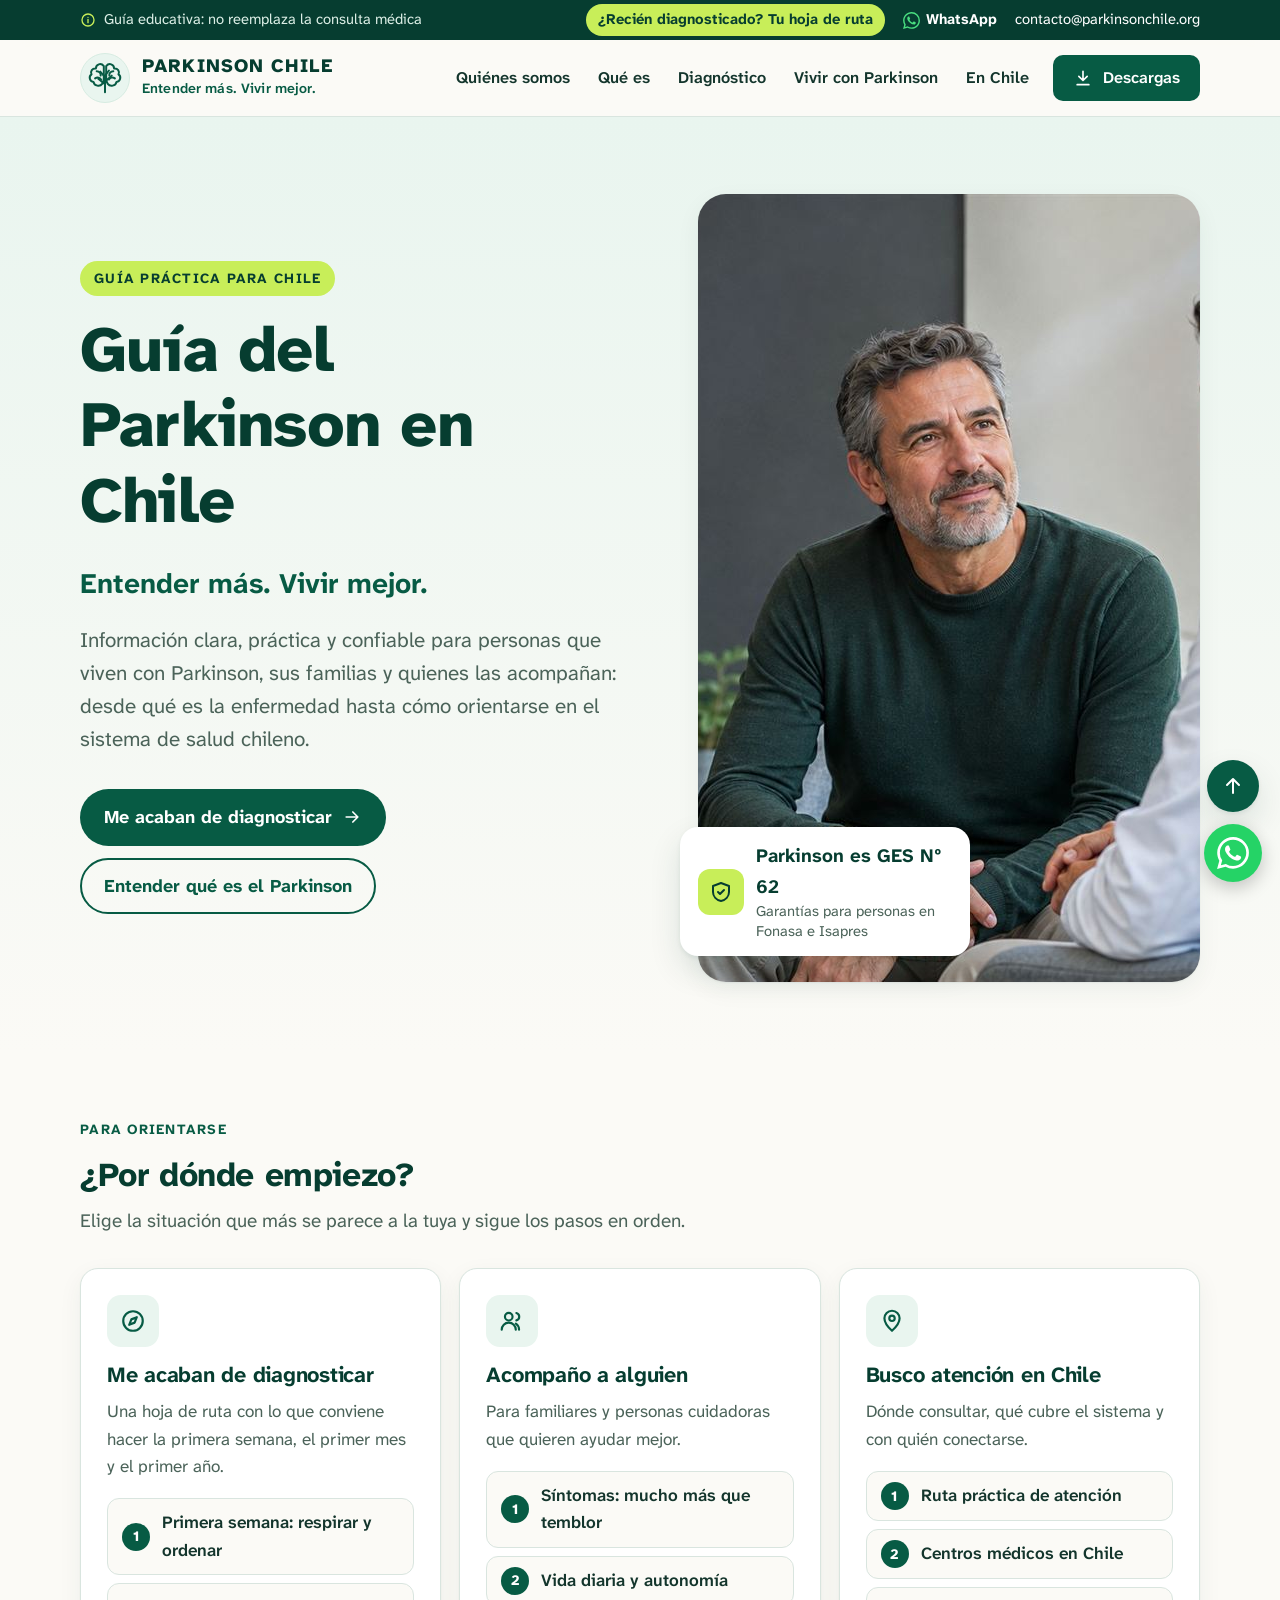
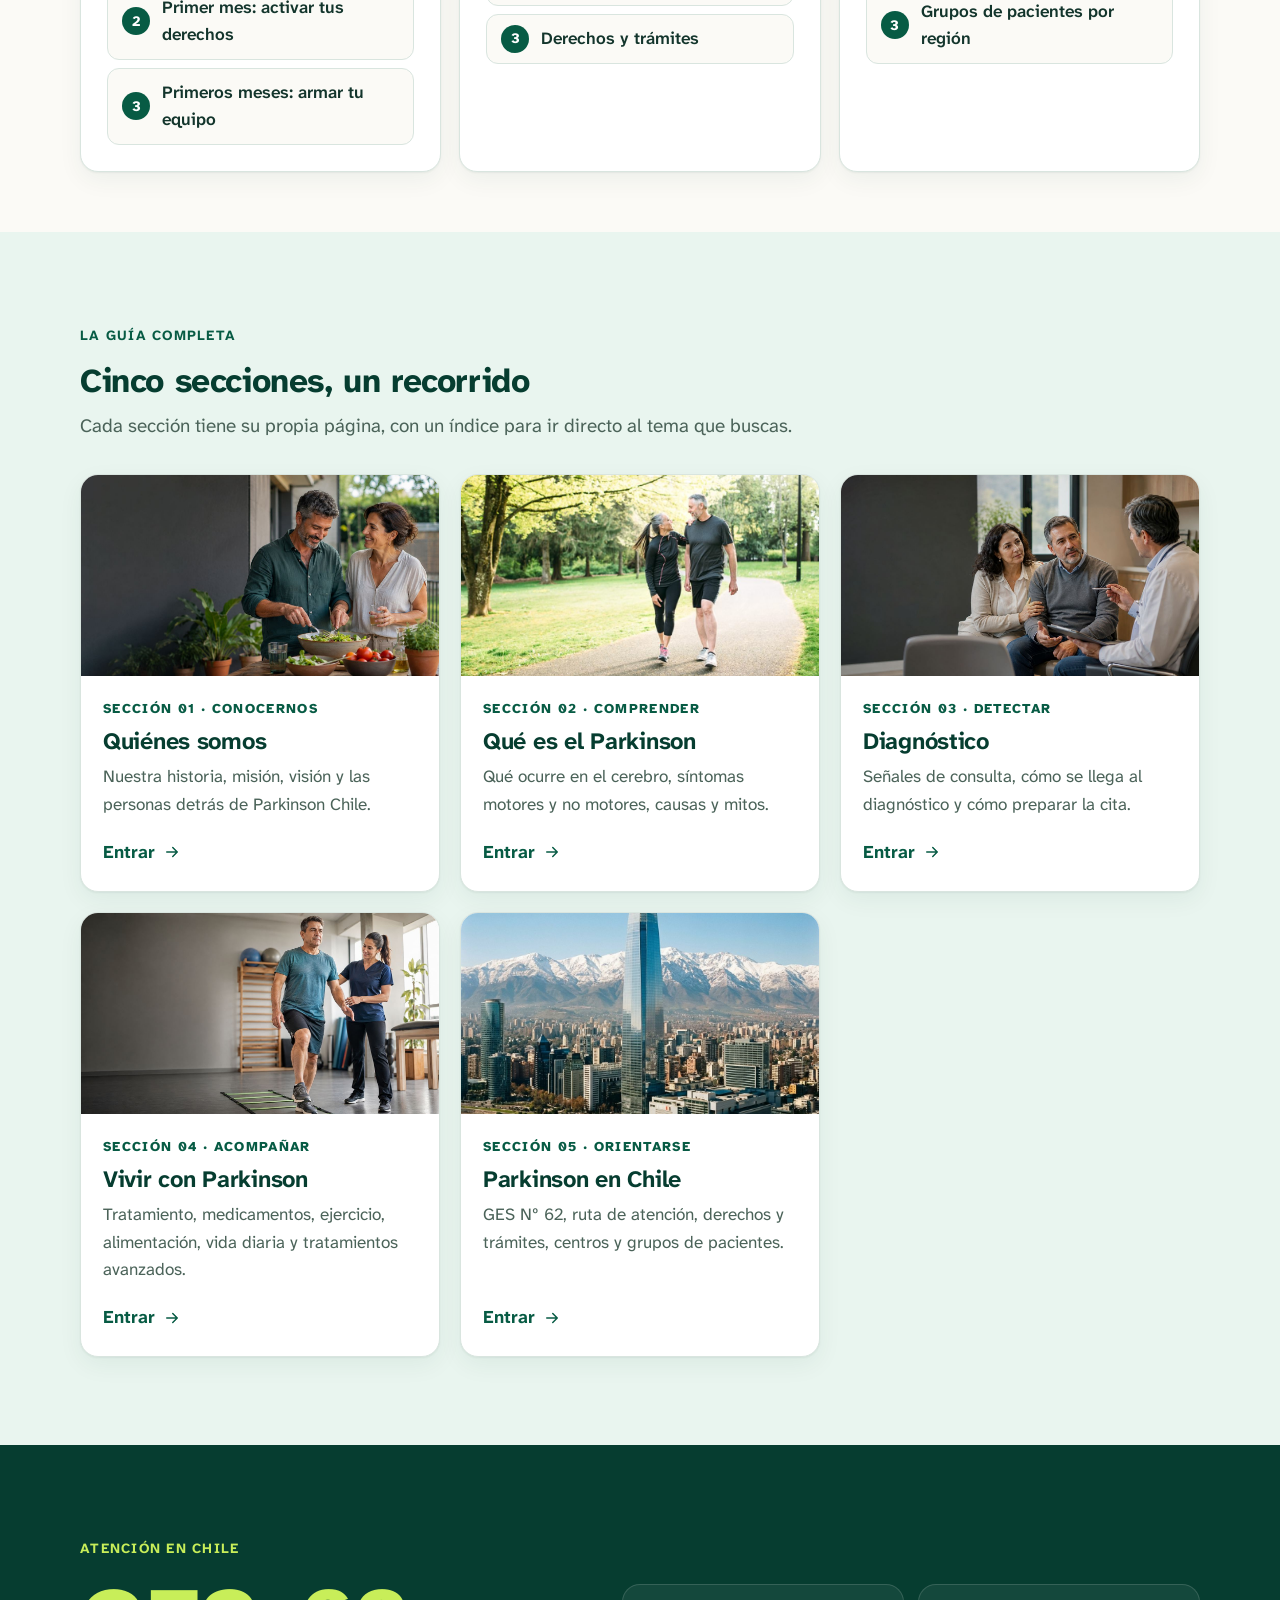
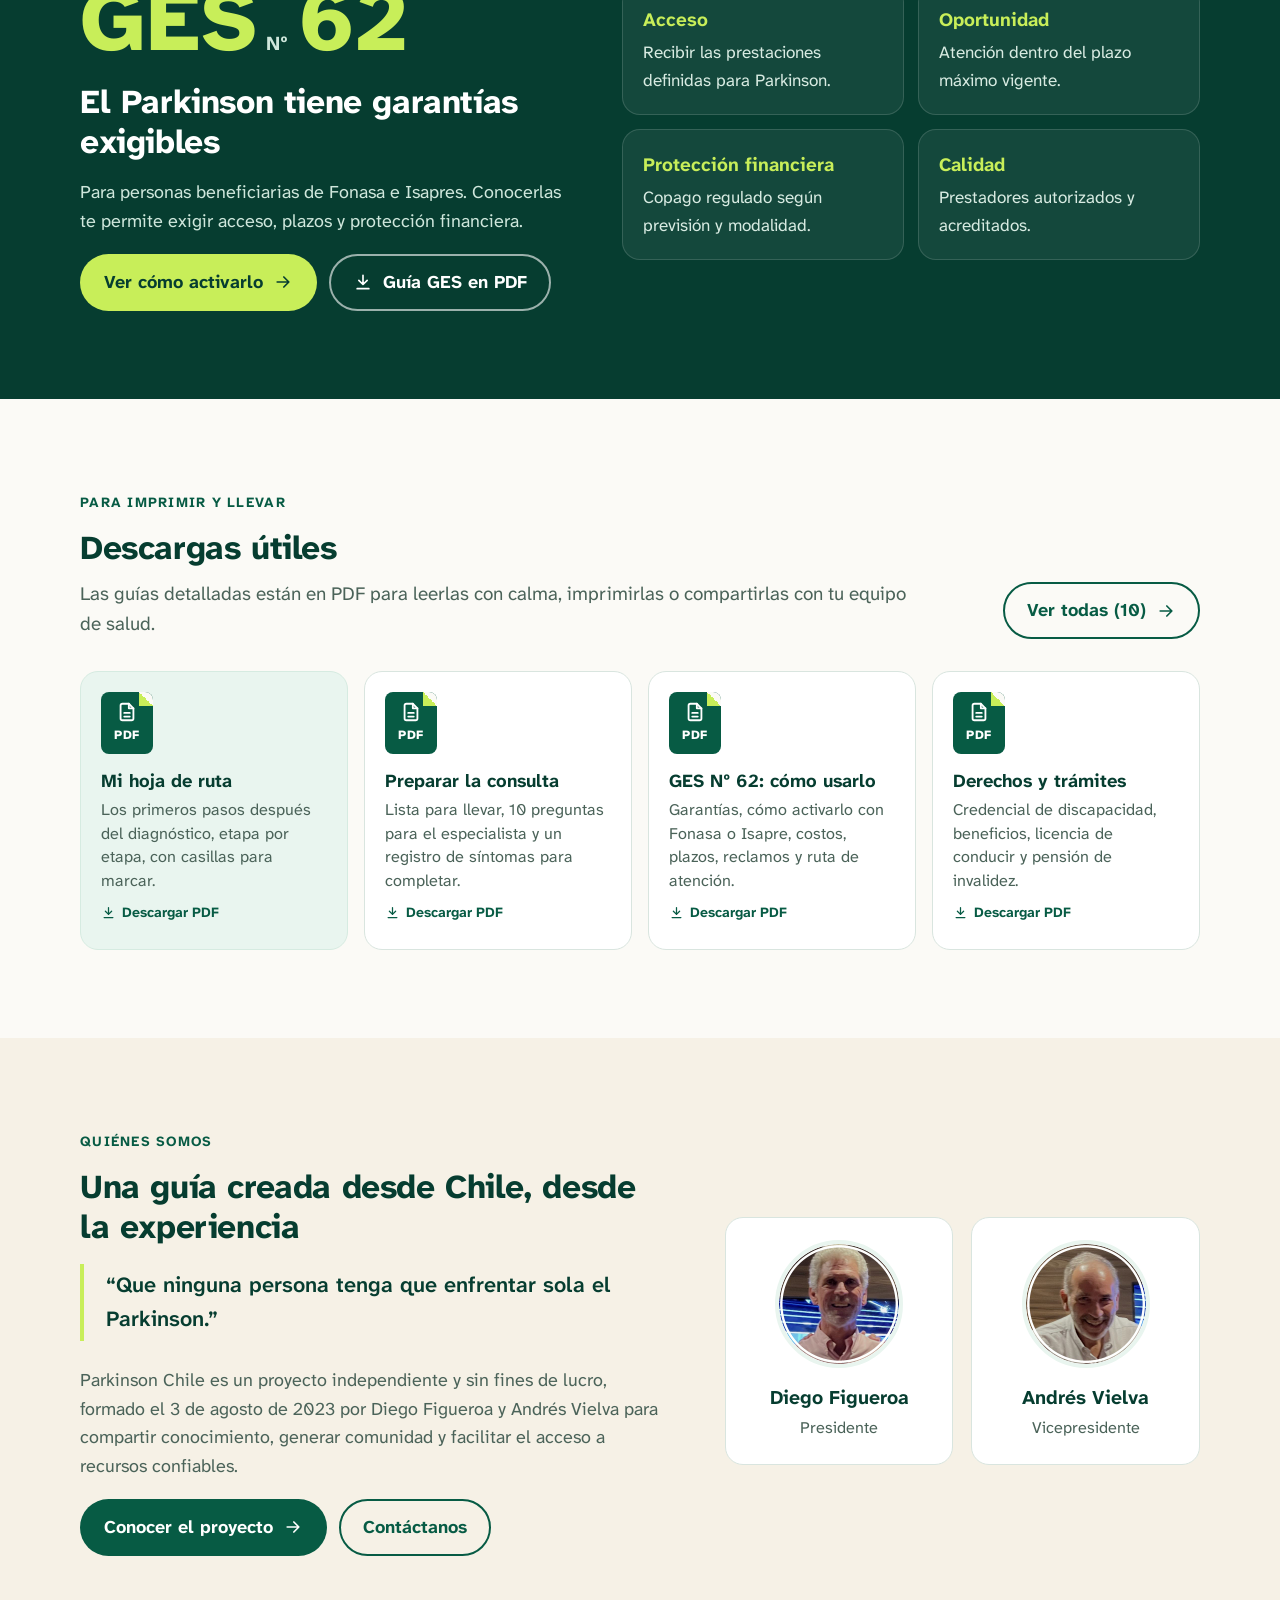
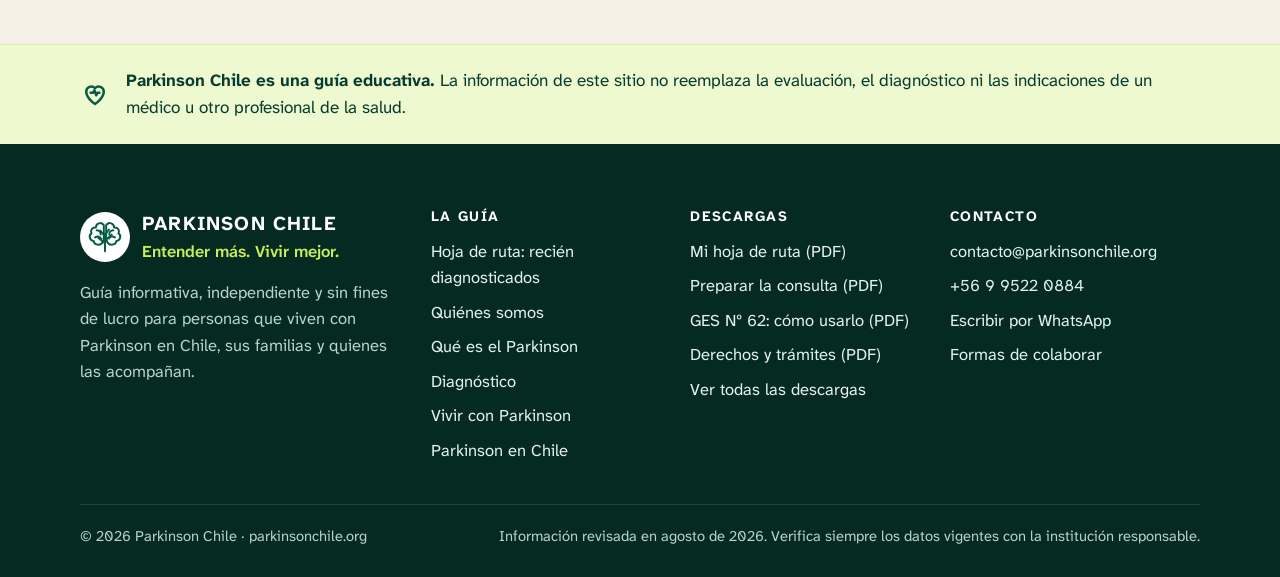
==== commit d5c4d481: "Ocultar 'En el mundo', quitar tamaño de letra, agregar WhatsApp y flecha flotante - Sección 'Parkins" ====
--- a/sitio-nuevo/index.html
+++ b/sitio-nuevo/index.html
@@ -16,21 +16,16 @@
 <link rel="preconnect" href="https://fonts.gstatic.com" crossorigin>
 <link href="https://fonts.googleapis.com/css2?family=Atkinson+Hyperlegible+Next:wght@400;600;700;800&display=swap" rel="stylesheet">
 <link rel="stylesheet" href="css/site.css">
-<script>try{var t=localStorage.getItem("pc-textsize");if(t)document.documentElement.classList.add(t)}catch(e){}</script>
 </head>
 <body>
 
 <a class="skip-link" href="#contenido">Saltar al contenido</a>
 <div class="utility">
   <div class="container">
-    <p class="utility__note" style="margin:0"><svg viewBox="0 0 24 24" fill="none" stroke="currentColor" stroke-width="2" stroke-linecap="round" stroke-linejoin="round" aria-hidden="true" ><circle cx="12" cy="12" r="9"/><path d="M12 11v5M12 8h.01"/></svg><span>Guía educativa<span class="long">: no reemplaza la consulta médica</span></span></p>
+    <p class="utility__note" style="margin:0"><svg viewBox="0 0 24 24" fill="none" stroke="currentColor" stroke-width="2" stroke-linecap="round" stroke-linejoin="round" width="20" height="20" aria-hidden="true" ><circle cx="12" cy="12" r="9"/><path d="M12 11v5M12 8h.01"/></svg><span>Guía educativa<span class="long">: no reemplaza la consulta médica</span></span></p>
     <div class="utility__tools">
       <a class="utility__cta" href="hoja-de-ruta.html">¿Recién diagnosticado? <span class="long">Tu hoja de ruta</span></a>
-      <div class="textsize" role="group" aria-label="Tamaño de letra"><span>Letra</span>
-        <button type="button" data-textsize="" aria-pressed="true" aria-label="Tamaño normal">A</button>
-        <button type="button" data-textsize="text-lg" aria-pressed="false" aria-label="Letra más grande">A</button>
-        <button type="button" data-textsize="text-xl" aria-pressed="false" aria-label="Letra muy grande">A</button>
-      </div>
+      <a class="utility__wa" href="https://wa.me/56995220884" target="_blank" rel="noopener" aria-label="Escribir por WhatsApp"><svg viewBox="0 0 24 24" width="20" height="20" fill="currentColor" aria-hidden="true"><path d="M17.472 14.382c-.297-.149-1.758-.867-2.03-.967-.273-.099-.471-.148-.67.15-.197.297-.767.966-.94 1.164-.173.199-.347.223-.644.075-.297-.15-1.255-.463-2.39-1.475-.883-.788-1.48-1.761-1.653-2.059-.173-.297-.018-.458.13-.606.134-.133.298-.347.446-.52.149-.174.198-.298.298-.497.099-.198.05-.371-.025-.52-.075-.149-.669-1.612-.916-2.207-.242-.579-.487-.5-.669-.51-.173-.008-.371-.01-.57-.01-.198 0-.52.074-.792.372-.272.297-1.04 1.016-1.04 2.479 0 1.462 1.065 2.875 1.213 3.074.149.198 2.096 3.2 5.077 4.487.709.306 1.262.489 1.694.625.712.227 1.36.195 1.871.118.571-.085 1.758-.719 2.006-1.413.248-.694.248-1.289.173-1.413-.074-.124-.272-.198-.57-.347m-5.421 7.403h-.004a9.87 9.87 0 01-5.031-1.378l-.361-.214-3.741.982.998-3.648-.235-.374a9.86 9.86 0 01-1.51-5.26c.001-5.45 4.436-9.884 9.888-9.884 2.64 0 5.122 1.03 6.988 2.898a9.825 9.825 0 012.893 6.994c-.003 5.45-4.437 9.884-9.885 9.884m8.413-18.297A11.815 11.815 0 0012.05 0C5.495 0 .16 5.335.157 11.892c0 2.096.547 4.142 1.588 5.945L.057 24l6.305-1.654a11.882 11.882 0 005.683 1.448h.005c6.554 0 11.89-5.335 11.893-11.893a11.821 11.821 0 00-3.48-8.413Z"/></svg><span class="long">WhatsApp</span></a>
       <a href="mailto:contacto@parkinsonchile.org">contacto@parkinsonchile.org</a>
     </div>
   </div>
@@ -42,11 +37,11 @@
       <span class="brand__text"><strong>PARKINSON CHILE</strong><small>Entender más. Vivir mejor.</small></span>
     </a>
     <button class="menu-toggle" type="button" aria-expanded="false" aria-controls="menu-principal">
-      <span class="ico-open"><svg viewBox="0 0 24 24" fill="none" stroke="currentColor" stroke-width="2" stroke-linecap="round" stroke-linejoin="round" aria-hidden="true" ><path d="M4 7h16M4 12h16M4 17h16"/></svg></span><span class="ico-close" style="display:none"><svg viewBox="0 0 24 24" fill="none" stroke="currentColor" stroke-width="2" stroke-linecap="round" stroke-linejoin="round" aria-hidden="true" ><path d="M6 6l12 12M18 6 6 18"/></svg></span><span class="label">Menú</span>
+      <span class="ico-open"><svg viewBox="0 0 24 24" fill="none" stroke="currentColor" stroke-width="2" stroke-linecap="round" stroke-linejoin="round" width="20" height="20" aria-hidden="true" ><path d="M4 7h16M4 12h16M4 17h16"/></svg></span><span class="ico-close" style="display:none"><svg viewBox="0 0 24 24" fill="none" stroke="currentColor" stroke-width="2" stroke-linecap="round" stroke-linejoin="round" width="20" height="20" aria-hidden="true" ><path d="M6 6l12 12M18 6 6 18"/></svg></span><span class="label">Menú</span>
     </button>
     <nav class="main-nav" id="menu-principal" aria-label="Menú principal">
-      <a href="quienes-somos.html">Quiénes somos</a><a href="que-es-el-parkinson.html">Qué es</a><a href="diagnostico.html">Diagnóstico</a><a href="vivir-con-parkinson.html">Vivir con Parkinson</a><a href="parkinson-en-chile.html">En Chile</a><a href="parkinson-en-el-mundo.html">En el mundo</a>
-      <a class="btn btn--primary" href="descargas.html"><svg viewBox="0 0 24 24" fill="none" stroke="currentColor" stroke-width="2" stroke-linecap="round" stroke-linejoin="round" aria-hidden="true" ><path d="M12 4v11M7 10l5 5 5-5M5 20h14"/></svg>Descargas</a>
+      <a href="quienes-somos.html">Quiénes somos</a><a href="que-es-el-parkinson.html">Qué es</a><a href="diagnostico.html">Diagnóstico</a><a href="vivir-con-parkinson.html">Vivir con Parkinson</a><a href="parkinson-en-chile.html">En Chile</a>
+      <a class="btn btn--primary" href="descargas.html"><svg viewBox="0 0 24 24" fill="none" stroke="currentColor" stroke-width="2" stroke-linecap="round" stroke-linejoin="round" width="20" height="20" aria-hidden="true" ><path d="M12 4v11M7 10l5 5 5-5M5 20h14"/></svg>Descargas</a>
     </nav>
   </div>
 </header>
@@ -60,13 +55,13 @@
       <p class="motto">Entender más. Vivir mejor.</p>
       <p class="lead">Información clara, práctica y confiable para personas que viven con Parkinson, sus familias y quienes las acompañan: desde qué es la enfermedad hasta cómo orientarse en el sistema de salud chileno.</p>
       <div class="btn-row">
-        <a class="btn btn--primary" href="hoja-de-ruta.html">Me acaban de diagnosticar<svg viewBox="0 0 24 24" fill="none" stroke="currentColor" stroke-width="2" stroke-linecap="round" stroke-linejoin="round" aria-hidden="true" ><path d="M5 12h14M13 6l6 6-6 6"/></svg></a>
+        <a class="btn btn--primary" href="hoja-de-ruta.html">Me acaban de diagnosticar<svg viewBox="0 0 24 24" fill="none" stroke="currentColor" stroke-width="2" stroke-linecap="round" stroke-linejoin="round" width="20" height="20" aria-hidden="true" ><path d="M5 12h14M13 6l6 6-6 6"/></svg></a>
         <a class="btn btn--ghost" href="que-es-el-parkinson.html">Entender qué es el Parkinson</a>
       </div>
     </div>
     <div class="home-hero__media">
       <img src="assets/img/tema-consulta.jpg" alt="Hombre de unos 55 años conversando con su médico en una consulta" width="1400" height="788">
-      <div class="home-hero__badge"><span class="ico"><svg viewBox="0 0 24 24" fill="none" stroke="currentColor" stroke-width="2" stroke-linecap="round" stroke-linejoin="round" aria-hidden="true" ><path d="M12 3 4 6v6c0 4.5 3.4 8 8 9 4.6-1 8-4.5 8-9V6z"/><path d="m9 12 2 2 4-4"/></svg></span><span><strong>Parkinson es GES Nº 62</strong><small>Garantías para personas en Fonasa e Isapres</small></span></div>
+      <div class="home-hero__badge"><span class="ico"><svg viewBox="0 0 24 24" fill="none" stroke="currentColor" stroke-width="2" stroke-linecap="round" stroke-linejoin="round" width="20" height="20" aria-hidden="true" ><path d="M12 3 4 6v6c0 4.5 3.4 8 8 9 4.6-1 8-4.5 8-9V6z"/><path d="m9 12 2 2 4-4"/></svg></span><span><strong>Parkinson es GES Nº 62</strong><small>Garantías para personas en Fonasa e Isapres</small></span></div>
     </div>
   </div>
 </section>
@@ -76,19 +71,19 @@
     <div class="section-head"><div><span class="eyebrow">Para orientarse</span><h2>¿Por dónde empiezo?</h2><p>Elige la situación que más se parece a la tuya y sigue los pasos en orden.</p></div></div>
     <div class="paths">
     <article class="path">
-      <span class="path__icon"><svg viewBox="0 0 24 24" fill="none" stroke="currentColor" stroke-width="2" stroke-linecap="round" stroke-linejoin="round" aria-hidden="true" ><circle cx="12" cy="12" r="9"/><path d="m15.5 8.5-2 5-5 2 2-5z"/></svg></span>
+      <span class="path__icon"><svg viewBox="0 0 24 24" fill="none" stroke="currentColor" stroke-width="2" stroke-linecap="round" stroke-linejoin="round" width="20" height="20" aria-hidden="true" ><circle cx="12" cy="12" r="9"/><path d="m15.5 8.5-2 5-5 2 2-5z"/></svg></span>
       <h3>Me acaban de diagnosticar</h3>
       <p>Una hoja de ruta con lo que conviene hacer la primera semana, el primer mes y el primer año.</p>
       <ol><li><a href="hoja-de-ruta.html#semana">Primera semana: respirar y ordenar</a></li><li><a href="hoja-de-ruta.html#mes">Primer mes: activar tus derechos</a></li><li><a href="hoja-de-ruta.html#trimestre">Primeros meses: armar tu equipo</a></li></ol>
     </article>
     <article class="path">
-      <span class="path__icon"><svg viewBox="0 0 24 24" fill="none" stroke="currentColor" stroke-width="2" stroke-linecap="round" stroke-linejoin="round" aria-hidden="true" ><circle cx="9" cy="8" r="3.5"/><path d="M2.5 20a6.5 6.5 0 0 1 13 0"/><path d="M16 4.6a3.5 3.5 0 0 1 0 6.8M18.5 20a6.5 6.5 0 0 0-3-5.5"/></svg></span>
+      <span class="path__icon"><svg viewBox="0 0 24 24" fill="none" stroke="currentColor" stroke-width="2" stroke-linecap="round" stroke-linejoin="round" width="20" height="20" aria-hidden="true" ><circle cx="9" cy="8" r="3.5"/><path d="M2.5 20a6.5 6.5 0 0 1 13 0"/><path d="M16 4.6a3.5 3.5 0 0 1 0 6.8M18.5 20a6.5 6.5 0 0 0-3-5.5"/></svg></span>
       <h3>Acompaño a alguien</h3>
       <p>Para familiares y personas cuidadoras que quieren ayudar mejor.</p>
       <ol><li><a href="que-es-el-parkinson.html#sintomas">Síntomas: mucho más que temblor</a></li><li><a href="vivir-con-parkinson.html#vida-diaria">Vida diaria y autonomía</a></li><li><a href="parkinson-en-chile.html#derechos">Derechos y trámites</a></li></ol>
     </article>
     <article class="path">
-      <span class="path__icon"><svg viewBox="0 0 24 24" fill="none" stroke="currentColor" stroke-width="2" stroke-linecap="round" stroke-linejoin="round" aria-hidden="true" ><path d="M12 21s-7-6.2-7-11.5a7 7 0 0 1 14 0C19 14.8 12 21 12 21z"/><circle cx="12" cy="9.5" r="2.5"/></svg></span>
+      <span class="path__icon"><svg viewBox="0 0 24 24" fill="none" stroke="currentColor" stroke-width="2" stroke-linecap="round" stroke-linejoin="round" width="20" height="20" aria-hidden="true" ><path d="M12 21s-7-6.2-7-11.5a7 7 0 0 1 14 0C19 14.8 12 21 12 21z"/><circle cx="12" cy="9.5" r="2.5"/></svg></span>
       <h3>Busco atención en Chile</h3>
       <p>Dónde consultar, qué cubre el sistema y con quién conectarse.</p>
       <ol><li><a href="parkinson-en-chile.html#ruta">Ruta práctica de atención</a></li><li><a href="parkinson-en-chile.html#centros">Centros médicos en Chile</a></li><li><a href="parkinson-en-chile.html#grupos">Grupos de pacientes por región</a></li></ol>
@@ -98,7 +93,7 @@
 
 <section class="section section--mint" id="temas">
   <div class="container">
-    <div class="section-head"><div><span class="eyebrow">La guía completa</span><h2>Seis secciones, un recorrido</h2><p>Cada sección tiene su propia página, con un índice para ir directo al tema que buscas.</p></div></div>
+    <div class="section-head"><div><span class="eyebrow">La guía completa</span><h2>Cinco secciones, un recorrido</h2><p>Cada sección tiene su propia página, con un índice para ir directo al tema que buscas.</p></div></div>
     <div class="topics">
     <a class="topic" href="quienes-somos.html">
       <span class="topic__img"><img src="assets/img/tema-vida.jpg" alt="" width="640" height="360" loading="lazy"></span>
@@ -106,7 +101,7 @@
         <span class="topic__num">Sección 01 · Conocernos</span>
         <h3>Quiénes somos</h3>
         <p>Nuestra historia, misión, visión y las personas detrás de Parkinson Chile.</p>
-        <span class="topic__more">Entrar<svg viewBox="0 0 24 24" fill="none" stroke="currentColor" stroke-width="2" stroke-linecap="round" stroke-linejoin="round" aria-hidden="true" ><path d="M5 12h14M13 6l6 6-6 6"/></svg></span>
+        <span class="topic__more">Entrar<svg viewBox="0 0 24 24" fill="none" stroke="currentColor" stroke-width="2" stroke-linecap="round" stroke-linejoin="round" width="20" height="20" aria-hidden="true" ><path d="M5 12h14M13 6l6 6-6 6"/></svg></span>
       </span>
     </a>
     <a class="topic" href="que-es-el-parkinson.html">
@@ -115,7 +110,7 @@
         <span class="topic__num">Sección 02 · Comprender</span>
         <h3>Qué es el Parkinson</h3>
         <p>Qué ocurre en el cerebro, síntomas motores y no motores, causas y mitos.</p>
-        <span class="topic__more">Entrar<svg viewBox="0 0 24 24" fill="none" stroke="currentColor" stroke-width="2" stroke-linecap="round" stroke-linejoin="round" aria-hidden="true" ><path d="M5 12h14M13 6l6 6-6 6"/></svg></span>
+        <span class="topic__more">Entrar<svg viewBox="0 0 24 24" fill="none" stroke="currentColor" stroke-width="2" stroke-linecap="round" stroke-linejoin="round" width="20" height="20" aria-hidden="true" ><path d="M5 12h14M13 6l6 6-6 6"/></svg></span>
       </span>
     </a>
     <a class="topic" href="diagnostico.html">
@@ -124,7 +119,7 @@
         <span class="topic__num">Sección 03 · Detectar</span>
         <h3>Diagnóstico</h3>
         <p>Señales de consulta, cómo se llega al diagnóstico y cómo preparar la cita.</p>
-        <span class="topic__more">Entrar<svg viewBox="0 0 24 24" fill="none" stroke="currentColor" stroke-width="2" stroke-linecap="round" stroke-linejoin="round" aria-hidden="true" ><path d="M5 12h14M13 6l6 6-6 6"/></svg></span>
+        <span class="topic__more">Entrar<svg viewBox="0 0 24 24" fill="none" stroke="currentColor" stroke-width="2" stroke-linecap="round" stroke-linejoin="round" width="20" height="20" aria-hidden="true" ><path d="M5 12h14M13 6l6 6-6 6"/></svg></span>
       </span>
     </a>
     <a class="topic" href="vivir-con-parkinson.html">
@@ -133,7 +128,7 @@
         <span class="topic__num">Sección 04 · Acompañar</span>
         <h3>Vivir con Parkinson</h3>
         <p>Tratamiento, medicamentos, ejercicio, alimentación, vida diaria y tratamientos avanzados.</p>
-        <span class="topic__more">Entrar<svg viewBox="0 0 24 24" fill="none" stroke="currentColor" stroke-width="2" stroke-linecap="round" stroke-linejoin="round" aria-hidden="true" ><path d="M5 12h14M13 6l6 6-6 6"/></svg></span>
+        <span class="topic__more">Entrar<svg viewBox="0 0 24 24" fill="none" stroke="currentColor" stroke-width="2" stroke-linecap="round" stroke-linejoin="round" width="20" height="20" aria-hidden="true" ><path d="M5 12h14M13 6l6 6-6 6"/></svg></span>
       </span>
     </a>
     <a class="topic" href="parkinson-en-chile.html">
@@ -142,16 +137,7 @@
         <span class="topic__num">Sección 05 · Orientarse</span>
         <h3>Parkinson en Chile</h3>
         <p>GES Nº 62, ruta de atención, derechos y trámites, centros y grupos de pacientes.</p>
-        <span class="topic__more">Entrar<svg viewBox="0 0 24 24" fill="none" stroke="currentColor" stroke-width="2" stroke-linecap="round" stroke-linejoin="round" aria-hidden="true" ><path d="M5 12h14M13 6l6 6-6 6"/></svg></span>
-      </span>
-    </a>
-    <a class="topic" href="parkinson-en-el-mundo.html">
-      <span class="topic__img topic__img--logo"><img src="assets/img/brand-tree.svg" alt=""></span>
-      <span class="topic__body">
-        <span class="topic__num">Sección 06 · Explorar</span>
-        <h3>Parkinson en el mundo</h3>
-        <p>Organizaciones, centros internacionales de referencia y figuras públicas.</p>
-        <span class="topic__more">Entrar<svg viewBox="0 0 24 24" fill="none" stroke="currentColor" stroke-width="2" stroke-linecap="round" stroke-linejoin="round" aria-hidden="true" ><path d="M5 12h14M13 6l6 6-6 6"/></svg></span>
+        <span class="topic__more">Entrar<svg viewBox="0 0 24 24" fill="none" stroke="currentColor" stroke-width="2" stroke-linecap="round" stroke-linejoin="round" width="20" height="20" aria-hidden="true" ><path d="M5 12h14M13 6l6 6-6 6"/></svg></span>
       </span>
     </a></div>
   </div>
@@ -165,8 +151,8 @@
       <h2>El Parkinson tiene garantías exigibles</h2>
       <p style="color:#cfe7dc">Para personas beneficiarias de Fonasa e Isapres. Conocerlas te permite exigir acceso, plazos y protección financiera.</p>
       <div class="btn-row mt">
-        <a class="btn btn--lime" href="parkinson-en-chile.html#ges">Ver cómo activarlo<svg viewBox="0 0 24 24" fill="none" stroke="currentColor" stroke-width="2" stroke-linecap="round" stroke-linejoin="round" aria-hidden="true" ><path d="M5 12h14M13 6l6 6-6 6"/></svg></a>
-        <a class="btn btn--ghost-light" href="descargas/ges-62.pdf" download><svg viewBox="0 0 24 24" fill="none" stroke="currentColor" stroke-width="2" stroke-linecap="round" stroke-linejoin="round" aria-hidden="true" ><path d="M12 4v11M7 10l5 5 5-5M5 20h14"/></svg>Guía GES en PDF</a>
+        <a class="btn btn--lime" href="parkinson-en-chile.html#ges">Ver cómo activarlo<svg viewBox="0 0 24 24" fill="none" stroke="currentColor" stroke-width="2" stroke-linecap="round" stroke-linejoin="round" width="20" height="20" aria-hidden="true" ><path d="M5 12h14M13 6l6 6-6 6"/></svg></a>
+        <a class="btn btn--ghost-light" href="descargas/ges-62.pdf" download><svg viewBox="0 0 24 24" fill="none" stroke="currentColor" stroke-width="2" stroke-linecap="round" stroke-linejoin="round" width="20" height="20" aria-hidden="true" ><path d="M12 4v11M7 10l5 5 5-5M5 20h14"/></svg>Guía GES en PDF</a>
       </div>
     </div>
     <div class="guarantees"><div class="guarantee"><strong>Acceso</strong><p>Recibir las prestaciones definidas para Parkinson.</p></div><div class="guarantee"><strong>Oportunidad</strong><p>Atención dentro del plazo máximo vigente.</p></div><div class="guarantee"><strong>Protección financiera</strong><p>Copago regulado según previsión y modalidad.</p></div><div class="guarantee"><strong>Calidad</strong><p>Prestadores autorizados y acreditados.</p></div></div>
@@ -177,20 +163,20 @@
   <div class="container">
     <div class="section-head">
       <div><span class="eyebrow">Para imprimir y llevar</span><h2>Descargas útiles</h2><p>Las guías detalladas están en PDF para leerlas con calma, imprimirlas o compartirlas con tu equipo de salud.</p></div>
-      <a class="btn btn--ghost" href="descargas.html">Ver todas (11)<svg viewBox="0 0 24 24" fill="none" stroke="currentColor" stroke-width="2" stroke-linecap="round" stroke-linejoin="round" aria-hidden="true" ><path d="M5 12h14M13 6l6 6-6 6"/></svg></a>
+      <a class="btn btn--ghost" href="descargas.html">Ver todas (10)<svg viewBox="0 0 24 24" fill="none" stroke="currentColor" stroke-width="2" stroke-linecap="round" stroke-linejoin="round" width="20" height="20" aria-hidden="true" ><path d="M5 12h14M13 6l6 6-6 6"/></svg></a>
     </div>
     <div class="downloads downloads--4"><a class="dl dl--feature" href="descargas/hoja-de-ruta.pdf" download>
-    <span class="dl__icon"><svg viewBox="0 0 24 24" fill="none" stroke="currentColor" stroke-width="2" stroke-linecap="round" stroke-linejoin="round" aria-hidden="true" ><path d="M14 3H7a2 2 0 0 0-2 2v14a2 2 0 0 0 2 2h10a2 2 0 0 0 2-2V8z"/><path d="M14 3v5h5M9 13h6M9 17h6"/></svg>PDF</span>
-    <span><strong>Mi hoja de ruta</strong><p>Los primeros pasos después del diagnóstico, etapa por etapa, con casillas para marcar.</p><span class="meta"><svg viewBox="0 0 24 24" fill="none" stroke="currentColor" stroke-width="2" stroke-linecap="round" stroke-linejoin="round" aria-hidden="true" ><path d="M12 4v11M7 10l5 5 5-5M5 20h14"/></svg>Descargar PDF</span></span>
+    <span class="dl__icon"><svg viewBox="0 0 24 24" fill="none" stroke="currentColor" stroke-width="2" stroke-linecap="round" stroke-linejoin="round" width="20" height="20" aria-hidden="true" ><path d="M14 3H7a2 2 0 0 0-2 2v14a2 2 0 0 0 2 2h10a2 2 0 0 0 2-2V8z"/><path d="M14 3v5h5M9 13h6M9 17h6"/></svg>PDF</span>
+    <span><strong>Mi hoja de ruta</strong><p>Los primeros pasos después del diagnóstico, etapa por etapa, con casillas para marcar.</p><span class="meta"><svg viewBox="0 0 24 24" fill="none" stroke="currentColor" stroke-width="2" stroke-linecap="round" stroke-linejoin="round" width="20" height="20" aria-hidden="true" ><path d="M12 4v11M7 10l5 5 5-5M5 20h14"/></svg>Descargar PDF</span></span>
   </a><a class="dl " href="descargas/preparar-la-consulta.pdf" download>
-    <span class="dl__icon"><svg viewBox="0 0 24 24" fill="none" stroke="currentColor" stroke-width="2" stroke-linecap="round" stroke-linejoin="round" aria-hidden="true" ><path d="M14 3H7a2 2 0 0 0-2 2v14a2 2 0 0 0 2 2h10a2 2 0 0 0 2-2V8z"/><path d="M14 3v5h5M9 13h6M9 17h6"/></svg>PDF</span>
-    <span><strong>Preparar la consulta</strong><p>Lista para llevar, 10 preguntas para el especialista y un registro de síntomas para completar.</p><span class="meta"><svg viewBox="0 0 24 24" fill="none" stroke="currentColor" stroke-width="2" stroke-linecap="round" stroke-linejoin="round" aria-hidden="true" ><path d="M12 4v11M7 10l5 5 5-5M5 20h14"/></svg>Descargar PDF</span></span>
+    <span class="dl__icon"><svg viewBox="0 0 24 24" fill="none" stroke="currentColor" stroke-width="2" stroke-linecap="round" stroke-linejoin="round" width="20" height="20" aria-hidden="true" ><path d="M14 3H7a2 2 0 0 0-2 2v14a2 2 0 0 0 2 2h10a2 2 0 0 0 2-2V8z"/><path d="M14 3v5h5M9 13h6M9 17h6"/></svg>PDF</span>
+    <span><strong>Preparar la consulta</strong><p>Lista para llevar, 10 preguntas para el especialista y un registro de síntomas para completar.</p><span class="meta"><svg viewBox="0 0 24 24" fill="none" stroke="currentColor" stroke-width="2" stroke-linecap="round" stroke-linejoin="round" width="20" height="20" aria-hidden="true" ><path d="M12 4v11M7 10l5 5 5-5M5 20h14"/></svg>Descargar PDF</span></span>
   </a><a class="dl " href="descargas/ges-62.pdf" download>
-    <span class="dl__icon"><svg viewBox="0 0 24 24" fill="none" stroke="currentColor" stroke-width="2" stroke-linecap="round" stroke-linejoin="round" aria-hidden="true" ><path d="M14 3H7a2 2 0 0 0-2 2v14a2 2 0 0 0 2 2h10a2 2 0 0 0 2-2V8z"/><path d="M14 3v5h5M9 13h6M9 17h6"/></svg>PDF</span>
-    <span><strong>GES Nº 62: cómo usarlo</strong><p>Garantías, cómo activarlo con Fonasa o Isapre, costos, plazos, reclamos y ruta de atención.</p><span class="meta"><svg viewBox="0 0 24 24" fill="none" stroke="currentColor" stroke-width="2" stroke-linecap="round" stroke-linejoin="round" aria-hidden="true" ><path d="M12 4v11M7 10l5 5 5-5M5 20h14"/></svg>Descargar PDF</span></span>
+    <span class="dl__icon"><svg viewBox="0 0 24 24" fill="none" stroke="currentColor" stroke-width="2" stroke-linecap="round" stroke-linejoin="round" width="20" height="20" aria-hidden="true" ><path d="M14 3H7a2 2 0 0 0-2 2v14a2 2 0 0 0 2 2h10a2 2 0 0 0 2-2V8z"/><path d="M14 3v5h5M9 13h6M9 17h6"/></svg>PDF</span>
+    <span><strong>GES Nº 62: cómo usarlo</strong><p>Garantías, cómo activarlo con Fonasa o Isapre, costos, plazos, reclamos y ruta de atención.</p><span class="meta"><svg viewBox="0 0 24 24" fill="none" stroke="currentColor" stroke-width="2" stroke-linecap="round" stroke-linejoin="round" width="20" height="20" aria-hidden="true" ><path d="M12 4v11M7 10l5 5 5-5M5 20h14"/></svg>Descargar PDF</span></span>
   </a><a class="dl " href="descargas/derechos-y-tramites.pdf" download>
-    <span class="dl__icon"><svg viewBox="0 0 24 24" fill="none" stroke="currentColor" stroke-width="2" stroke-linecap="round" stroke-linejoin="round" aria-hidden="true" ><path d="M14 3H7a2 2 0 0 0-2 2v14a2 2 0 0 0 2 2h10a2 2 0 0 0 2-2V8z"/><path d="M14 3v5h5M9 13h6M9 17h6"/></svg>PDF</span>
-    <span><strong>Derechos y trámites</strong><p>Credencial de discapacidad, beneficios, licencia de conducir y pensión de invalidez.</p><span class="meta"><svg viewBox="0 0 24 24" fill="none" stroke="currentColor" stroke-width="2" stroke-linecap="round" stroke-linejoin="round" aria-hidden="true" ><path d="M12 4v11M7 10l5 5 5-5M5 20h14"/></svg>Descargar PDF</span></span>
+    <span class="dl__icon"><svg viewBox="0 0 24 24" fill="none" stroke="currentColor" stroke-width="2" stroke-linecap="round" stroke-linejoin="round" width="20" height="20" aria-hidden="true" ><path d="M14 3H7a2 2 0 0 0-2 2v14a2 2 0 0 0 2 2h10a2 2 0 0 0 2-2V8z"/><path d="M14 3v5h5M9 13h6M9 17h6"/></svg>PDF</span>
+    <span><strong>Derechos y trámites</strong><p>Credencial de discapacidad, beneficios, licencia de conducir y pensión de invalidez.</p><span class="meta"><svg viewBox="0 0 24 24" fill="none" stroke="currentColor" stroke-width="2" stroke-linecap="round" stroke-linejoin="round" width="20" height="20" aria-hidden="true" ><path d="M12 4v11M7 10l5 5 5-5M5 20h14"/></svg>Descargar PDF</span></span>
   </a></div>
   </div>
 </section>
@@ -202,7 +188,7 @@
       <h2>Una guía creada desde Chile, desde la experiencia</h2>
       <blockquote class="quote">“Que ninguna persona tenga que enfrentar sola el Parkinson.”</blockquote>
       <p class="muted">Parkinson Chile es un proyecto independiente y sin fines de lucro, formado el 3 de agosto de 2023 por Diego Figueroa y Andrés Vielva para compartir conocimiento, generar comunidad y facilitar el acceso a recursos confiables.</p>
-      <div class="btn-row mt"><a class="btn btn--primary" href="quienes-somos.html">Conocer el proyecto<svg viewBox="0 0 24 24" fill="none" stroke="currentColor" stroke-width="2" stroke-linecap="round" stroke-linejoin="round" aria-hidden="true" ><path d="M5 12h14M13 6l6 6-6 6"/></svg></a><a class="btn btn--ghost" href="quienes-somos.html#contacto">Contáctanos</a></div>
+      <div class="btn-row mt"><a class="btn btn--primary" href="quienes-somos.html">Conocer el proyecto<svg viewBox="0 0 24 24" fill="none" stroke="currentColor" stroke-width="2" stroke-linecap="round" stroke-linejoin="round" width="20" height="20" aria-hidden="true" ><path d="M5 12h14M13 6l6 6-6 6"/></svg></a><a class="btn btn--ghost" href="quienes-somos.html#contacto">Contáctanos</a></div>
     </div>
     <div class="founders">
       <div class="founder"><img src="assets/img/diego-figueroa.jpg" alt="Diego Figueroa" width="128" height="128" loading="lazy"><strong>Diego Figueroa</strong><span>Presidente</span></div>
@@ -213,7 +199,7 @@
 </main>
 
 <aside class="disclaimer" aria-label="Aviso importante">
-  <div class="container"><svg viewBox="0 0 24 24" fill="none" stroke="currentColor" stroke-width="2" stroke-linecap="round" stroke-linejoin="round" aria-hidden="true" ><path d="M12 20s-7-4.4-7-10a4 4 0 0 1 7-2.6A4 4 0 0 1 19 10c0 5.6-7 10-7 10z"/><path d="M8.5 11h2l1-2 1.5 4 1-2h1.5"/></svg><p><strong>Parkinson Chile es una guía educativa.</strong> La información de este sitio no reemplaza la evaluación, el diagnóstico ni las indicaciones de un médico u otro profesional de la salud.</p></div>
+  <div class="container"><svg viewBox="0 0 24 24" fill="none" stroke="currentColor" stroke-width="2" stroke-linecap="round" stroke-linejoin="round" width="20" height="20" aria-hidden="true" ><path d="M12 20s-7-4.4-7-10a4 4 0 0 1 7-2.6A4 4 0 0 1 19 10c0 5.6-7 10-7 10z"/><path d="M8.5 11h2l1-2 1.5 4 1-2h1.5"/></svg><p><strong>Parkinson Chile es una guía educativa.</strong> La información de este sitio no reemplaza la evaluación, el diagnóstico ni las indicaciones de un médico u otro profesional de la salud.</p></div>
 </aside>
 <footer class="site-footer">
   <div class="container">
@@ -222,7 +208,7 @@
         <div class="footer-brand"><span class="brand__mark"><img src="assets/img/brand-tree.svg" alt="" width="38" height="38"></span><div><strong>PARKINSON CHILE</strong><span>Entender más. Vivir mejor.</span></div></div>
         <p>Guía informativa, independiente y sin fines de lucro para personas que viven con Parkinson en Chile, sus familias y quienes las acompañan.</p>
       </div>
-      <div><h3>La guía</h3><ul><li><a href="hoja-de-ruta.html">Hoja de ruta: recién diagnosticados</a></li><li><a href="quienes-somos.html">Quiénes somos</a></li><li><a href="que-es-el-parkinson.html">Qué es el Parkinson</a></li><li><a href="diagnostico.html">Diagnóstico</a></li><li><a href="vivir-con-parkinson.html">Vivir con Parkinson</a></li><li><a href="parkinson-en-chile.html">Parkinson en Chile</a></li><li><a href="parkinson-en-el-mundo.html">Parkinson en el mundo</a></li></ul></div>
+      <div><h3>La guía</h3><ul><li><a href="hoja-de-ruta.html">Hoja de ruta: recién diagnosticados</a></li><li><a href="quienes-somos.html">Quiénes somos</a></li><li><a href="que-es-el-parkinson.html">Qué es el Parkinson</a></li><li><a href="diagnostico.html">Diagnóstico</a></li><li><a href="vivir-con-parkinson.html">Vivir con Parkinson</a></li><li><a href="parkinson-en-chile.html">Parkinson en Chile</a></li></ul></div>
       <div><h3>Descargas</h3><ul><li><a href="descargas/hoja-de-ruta.pdf" download>Mi hoja de ruta (PDF)</a></li><li><a href="descargas/preparar-la-consulta.pdf" download>Preparar la consulta (PDF)</a></li><li><a href="descargas/ges-62.pdf" download>GES Nº 62: cómo usarlo (PDF)</a></li><li><a href="descargas/derechos-y-tramites.pdf" download>Derechos y trámites (PDF)</a></li><li><a href="descargas.html">Ver todas las descargas</a></li></ul></div>
       <div><h3>Contacto</h3><ul>
         <li><a href="mailto:contacto@parkinsonchile.org">contacto@parkinsonchile.org</a></li>
@@ -237,7 +223,10 @@
     </div>
   </div>
 </footer>
-<a class="back-top" href="#contenido" aria-label="Volver arriba"><svg viewBox="0 0 24 24" fill="none" stroke="currentColor" stroke-width="2" stroke-linecap="round" stroke-linejoin="round" aria-hidden="true" ><path d="M12 19V5M6 11l6-6 6 6"/></svg></a>
+<div class="floaters">
+  <a class="back-top" href="#contenido" aria-label="Volver al inicio de la página"><svg viewBox="0 0 24 24" fill="none" stroke="currentColor" stroke-width="2" stroke-linecap="round" stroke-linejoin="round" width="20" height="20" aria-hidden="true" ><path d="M12 19V5M6 11l6-6 6 6"/></svg></a>
+  <a class="wa-float" href="https://wa.me/56995220884" target="_blank" rel="noopener" aria-label="Conversar por WhatsApp"><svg viewBox="0 0 24 24" width="20" height="20" fill="currentColor" aria-hidden="true"><path d="M17.472 14.382c-.297-.149-1.758-.867-2.03-.967-.273-.099-.471-.148-.67.15-.197.297-.767.966-.94 1.164-.173.199-.347.223-.644.075-.297-.15-1.255-.463-2.39-1.475-.883-.788-1.48-1.761-1.653-2.059-.173-.297-.018-.458.13-.606.134-.133.298-.347.446-.52.149-.174.198-.298.298-.497.099-.198.05-.371-.025-.52-.075-.149-.669-1.612-.916-2.207-.242-.579-.487-.5-.669-.51-.173-.008-.371-.01-.57-.01-.198 0-.52.074-.792.372-.272.297-1.04 1.016-1.04 2.479 0 1.462 1.065 2.875 1.213 3.074.149.198 2.096 3.2 5.077 4.487.709.306 1.262.489 1.694.625.712.227 1.36.195 1.871.118.571-.085 1.758-.719 2.006-1.413.248-.694.248-1.289.173-1.413-.074-.124-.272-.198-.57-.347m-5.421 7.403h-.004a9.87 9.87 0 01-5.031-1.378l-.361-.214-3.741.982.998-3.648-.235-.374a9.86 9.86 0 01-1.51-5.26c.001-5.45 4.436-9.884 9.888-9.884 2.64 0 5.122 1.03 6.988 2.898a9.825 9.825 0 012.893 6.994c-.003 5.45-4.437 9.884-9.885 9.884m8.413-18.297A11.815 11.815 0 0012.05 0C5.495 0 .16 5.335.157 11.892c0 2.096.547 4.142 1.588 5.945L.057 24l6.305-1.654a11.882 11.882 0 005.683 1.448h.005c6.554 0 11.89-5.335 11.893-11.893a11.821 11.821 0 00-3.48-8.413Z"/></svg></a>
+</div>
 <script src="js/site.js" defer></script>
 </body>
 </html>
--- a/sitio-nuevo/css/site.css
+++ b/sitio-nuevo/css/site.css
@@ -33,8 +33,6 @@
   --base: 18px;
 }
 
-html.text-lg { --base: 20px; }
-html.text-xl { --base: 22px; }
 
 *, *::before, *::after { box-sizing: border-box; }
 html { font-size: var(--base); scroll-behavior: smooth; scroll-padding-top: calc(var(--header-h) + 20px); -webkit-text-size-adjust: 100%; }
@@ -85,12 +83,8 @@
 .utility__note { display: flex; align-items: center; gap: 8px; }
 .utility__note svg { width: 16px; height: 16px; color: var(--lime); flex: none; }
 .utility__tools { display: flex; align-items: center; gap: 18px; }
-.textsize { display: inline-flex; align-items: center; gap: 4px; }
-.textsize span { margin-right: 4px; }
-.textsize button { min-width: 34px; height: 30px; border-radius: 8px; border: 1px solid rgba(255,255,255,.35); background: transparent; color: #fff; font: inherit; font-weight: 700; cursor: pointer; }
-.textsize button[aria-pressed="true"] { background: var(--lime); color: var(--deep); border-color: var(--lime); }
-.textsize button:nth-of-type(2) { font-size: .95rem; }
-.textsize button:nth-of-type(3) { font-size: 1.08rem; }
+.utility__wa { display: inline-flex; align-items: center; gap: 6px; font-weight: 700; }
+.utility__wa svg { width: 17px; height: 17px; color: #4ade80; flex: none; }
 
 /* ---------- Encabezado ---------- */
 .site-header { position: sticky; top: 0; z-index: 50; background: rgba(251,250,246,.94); backdrop-filter: saturate(1.4) blur(14px); border-bottom: 1px solid var(--line); }
@@ -123,7 +117,6 @@
   .utility__note span.long { display: none; }
   .utility__tools > a:not(.utility__cta) { display: none; }
   .utility__cta .long { display: none; }
-  .textsize span { display: none; }
   .brand__text small { display: none; }
   .brand__mark { width: 44px; height: 44px; }
   .brand__mark img { width: 32px; height: 32px; }
@@ -472,10 +465,17 @@
 @media (max-width: 900px) { .footer-grid { grid-template-columns: 1fr 1fr; } }
 @media (max-width: 560px) { .footer-grid { grid-template-columns: 1fr; } }
 
-.back-top { position: fixed; right: 18px; bottom: 18px; z-index: 40; width: 52px; height: 52px; border-radius: 50%; background: var(--forest); color: #fff; display: grid; place-items: center; box-shadow: var(--shadow-hover); opacity: 0; visibility: hidden; transition: opacity .2s, visibility .2s; text-decoration: none; }
+.back-top { width: 52px; height: 52px; border-radius: 50%; background: var(--forest); color: #fff; display: grid; place-items: center; box-shadow: var(--shadow-hover); opacity: 0; visibility: hidden; transition: opacity .2s, visibility .2s; text-decoration: none; }
 .back-top.is-visible { opacity: 1; visibility: visible; }
 .back-top:hover { background: var(--deep); color: #fff; }
 .back-top svg { width: 24px; height: 24px; }
+
+/* Botones flotantes: volver arriba (aparece al bajar) y WhatsApp (siempre visible) */
+.floaters { position: fixed; right: 18px; bottom: 18px; z-index: 40; display: flex; flex-direction: column; align-items: center; gap: 12px; }
+.wa-float { width: 58px; height: 58px; border-radius: 50%; background: #25d366; color: #fff; display: grid; place-items: center; box-shadow: 0 6px 18px rgba(0,0,0,.22); transition: transform .15s, background .15s; }
+.wa-float:hover { background: #1ebe5b; color: #fff; transform: scale(1.06); }
+.wa-float svg { width: 32px; height: 32px; }
+@media (max-width: 640px) { .floaters { right: 14px; bottom: 14px; } .wa-float { width: 54px; height: 54px; } }
 
 /* ---------- Hoja de ruta ---------- */
 .utility__cta { background: var(--lime); color: var(--deep) !important; font-weight: 700; padding: 4px 12px; border-radius: 999px; white-space: nowrap; }
@@ -564,8 +564,11 @@
 }
 
 @media print {
-  .utility, .site-header, .toc, .toc-mobile, .pager, .back-top, .site-footer, .btn-row { display: none !important; }
+  .utility, .site-header, .toc, .toc-mobile, .pager, .floaters, .site-footer, .btn-row { display: none !important; }
   body { background: #fff; font-size: 12pt; }
   .with-toc { display: block; }
   .tabs__panel[hidden] { display: block; }
 }
+
+/* Ícono de enlace externo: del tamaño del texto */
+.i-ext { width: .85em; height: .85em; vertical-align: -.08em; margin-left: .2em; flex: none; display: inline-block; }
